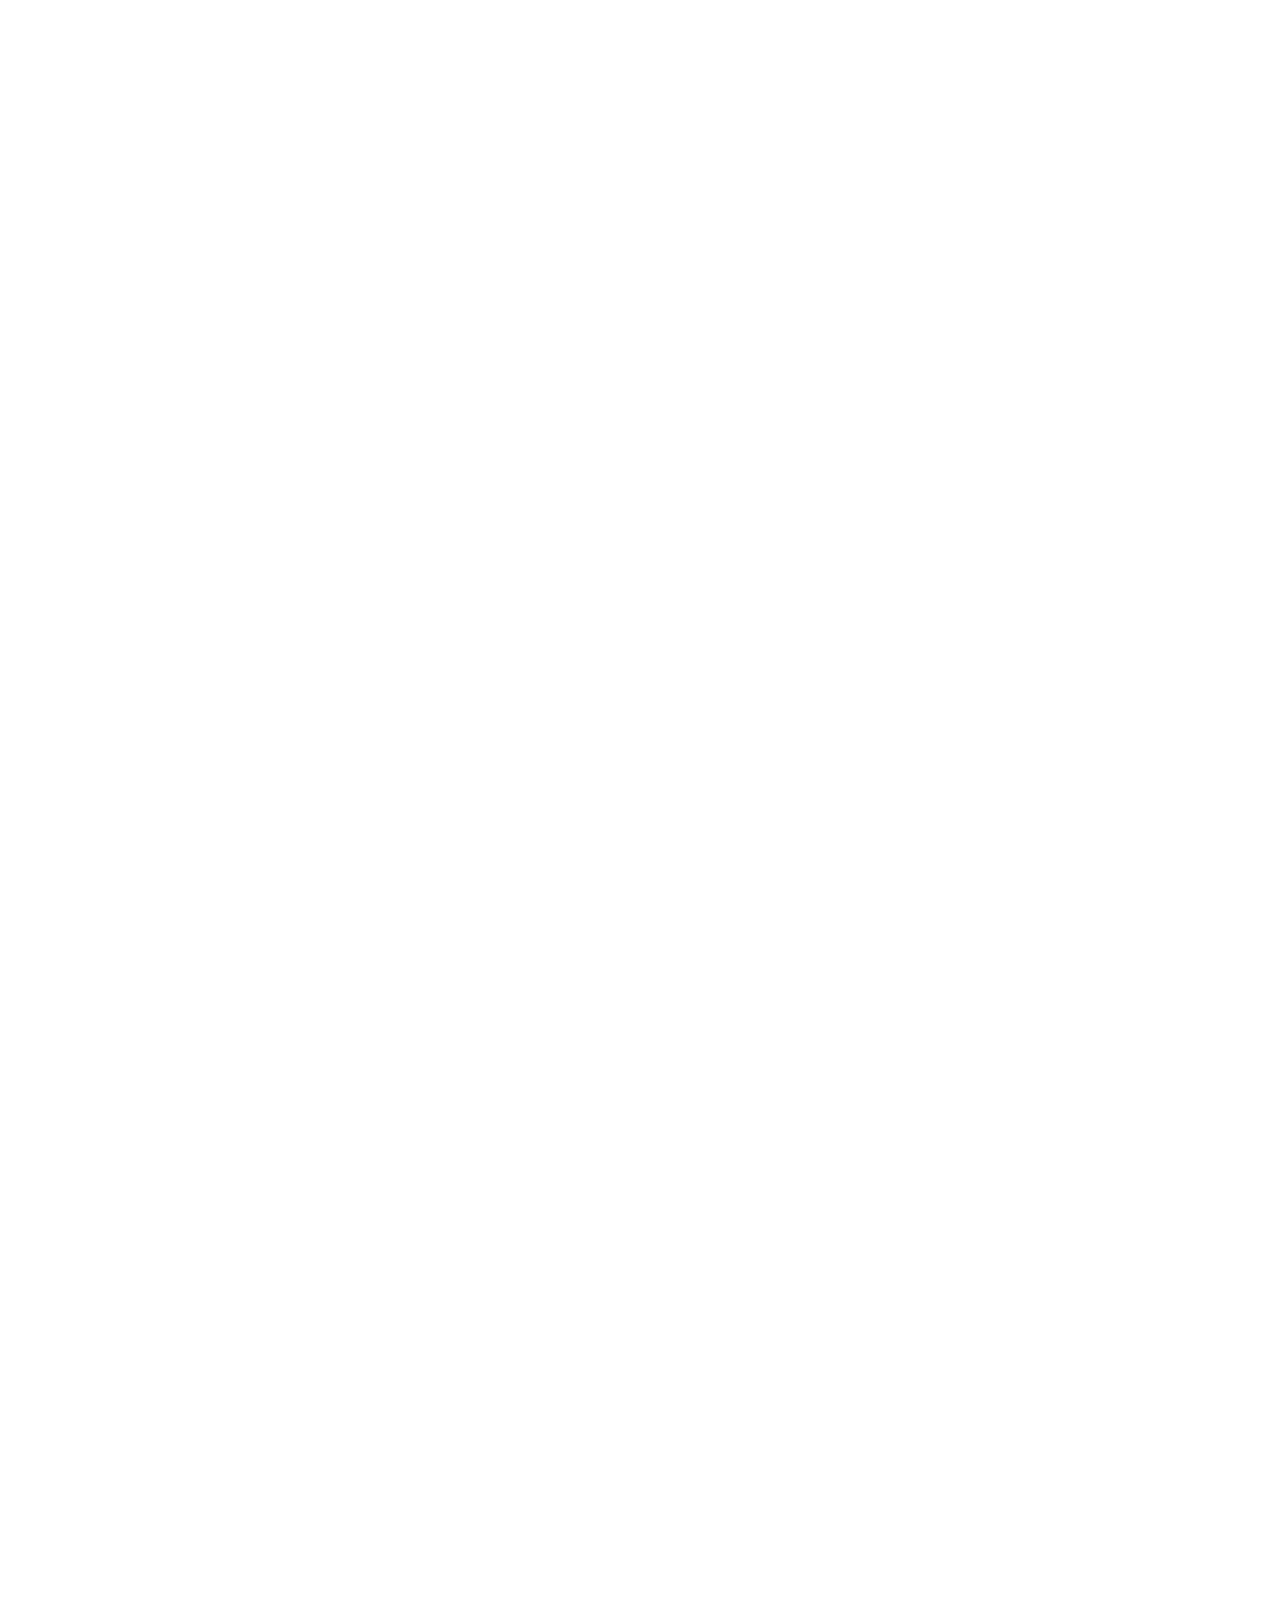
==== index.html @ ac3825e4 "Create landing page HTML structure" ====
<!DOCTYPE html>
<html lang="en">
<head>
    <meta charset="UTF-8">
    <meta name="viewport" content="width=device-width, initial-scale=1.0">
    <title>FarmConnect</title>
        <link rel="stylesheet" href="css/style.css">
</head>
<body>
      <!-- HEADER -->
    <header>
        <nav class="navbar container">

        </nav>
    </header>

    <main>

        <!-- HERO -->
        <section id="home" class="hero">
                <div class="container">


        </section>

        <!-- BENEFITS -->
        <section id="benefits">
    <div class="container">

        </section>

        <!-- STATISTICS -->
        <section id="statistics">
        <div class="container">


        </section>

        <!-- ABOUT -->
        <section id="about">
        <div class="container">


        </section>

        <!-- HOW IT WORKS -->
        <section id="how-it-works">
                <div class="container">


        </section>

        <!-- PACKAGE -->
        <section id="packages">
    <div class="container">

        </section>

        <!-- NEWSLETTER -->
        <section id="newsletter">
    <div class="container">

        </section>

    </main>

    <!-- FOOTER -->
    <footer id="contact">
<div class="container">

    </footer>

</body>
</html>
---- css/style.css ----
/* FarmConnect Design System  */
@import url('https://fonts.googleapis.com/css2?family=Poppins:wght@300;400;500;600;700;800&display=swap');
*{
    margin:0;padding:0;box-sizing:border-box;
}
    html{
        scroll-behavior:smooth;
    }
    body{
        font-family:'Poppins',sans-serif;
        font-size:16px;
        line-height:1.6;color:#333;
        background:#fff;
        overflow-x:hidden;
    }
    img{
        max-width:100%;display:block;
    }
    a{
        text-decoration:none;color:inherit;
    }
    ul,ol
    {
        list-style:none;
    }
    button,input,textarea,select{
        font:inherit;
    }
    button
    {
        border:none;background:none;cursor:pointer;
    }
:root{
    --primary:#008000;
    --primary-hover:#007300;
    --primary-dark:#006000;
    --secondary:#E6F2E6;
    --white:#fff;
    --black:#000;
    --gray:#C4C4C4;
    --text:#333;
    --font-family:'Poppins',sans-serif;
    --fs-xs:.75rem;
    --fs-sm:.875rem;
    --fs-base:1rem;
    --fs-md:1.125rem;
    --fs-lg:1.5rem;
    --fs-xl:2rem;
    --fs-2xl:2.5rem;
    --fs-3xl:3rem;
    --fw-light:300;
    --fw-regular:400;
    --fw-medium:500;
    --fw-semibold:600;
    --fw-bold:700;
    --fw-black:800;
    --space-4:1rem;
    --space-5:1.5rem;
    --radius-sm:8px;
    --radius-md:12px;
    --radius-lg:20px;
    --shadow-sm:0 2px 8px rgba(0,0,0,.08);
    --container-width:1200px;
    --transition:.3s ease;
}
h1,h2,h3,h4,h5,h6{
    color:var(--text);line-height:1.2;
    font-weight:700;
    line-height:1.2;
}
h1{
    font-size:var(--fs-3xl);
}
h2{
    font-size:var(--fs-2xl);
}
h3{
    font-size:var(--fs-xl);
}
p{
    color:var(--text-light);
    line-height:1.8
}
.container{
    width:min(90%,var(--container-width));margin:auto;
}
section{
    padding:5rem 0;
}
.flex{
    display:flex
}
.flex-center{
    display:flex;
    justify-content:center;
    align-items:center
}
.flex-between{
    display:flex;
    justify-content:space-between;
    align-items:center
}
.grid{
    display:grid
}
.grid-2{
    display:grid;
    grid-template-columns:repeat(2,1fr);
    gap:2rem
}
.grid-3{
    display:grid;
    grid-template-columns:repeat(3,1fr);
    gap:2rem
}
.grid-4{
    display:grid;
    grid-template-columns:repeat(4,1fr);
    gap:2rem
}
.text-center{
    text-align:center
}
.btn{
    display:inline-flex;
    justify-content:center;
    align-items:center;
    height:48px;
    padding:0 24px;
    border-radius:var(--radius-sm);
    transition:var(--transition);
}
.btn-primary{
    background:var(--primary);color:#fff;
}
.btn-primary:hover{
    background:var(--primary-hover);
}
.btn-outline{
    border:1px solid var(--primary);
    color:var(--primary);
}
.btn-outline:hover{
    background:var(--secondary);
}
.card{
    background:#fff;
    padding:1.5rem;
    border-radius:var(--radius-md);
    box-shadow:var(--shadow-sm);
}
input,textarea,select{
    width:100%;
    padding:14px 16px;
    border:1px solid var(--gray);
    border-radius:var(--radius-sm);
}
input:focus,textarea:focus,select:focus{
    outline:none;
    border-color:var(--primary);
    box-shadow:0 0 0 3px rgba(0,128,0,.15)
}
.navbar{
    height:80px;
    display:flex;
    justify-content:space-between;
    align-items:center;
}
.logo{
    font-size:1.8rem;
    font-weight:700;color:var(--primary);
}
.hero{
    display:grid;
    grid-template-columns:repeat(2,1fr);
    gap:3rem;
    align-items:center;
    min-height:80vh;}
.footer{
    background:#000;
    color:#fff;
    padding:4rem 0;
}
@media(max-width:992px){
    .hero{
        grid-template-columns:1fr;
    }
    h1{
        font-size:2.5rem;
    }
}
@media(max-width:768px){
    section{
        padding:4rem 0;
    }
    .container{
        width:94%;
    }
    h1{
        font-size:2rem;
    }
    .btn{
        width:100%;
    }
}
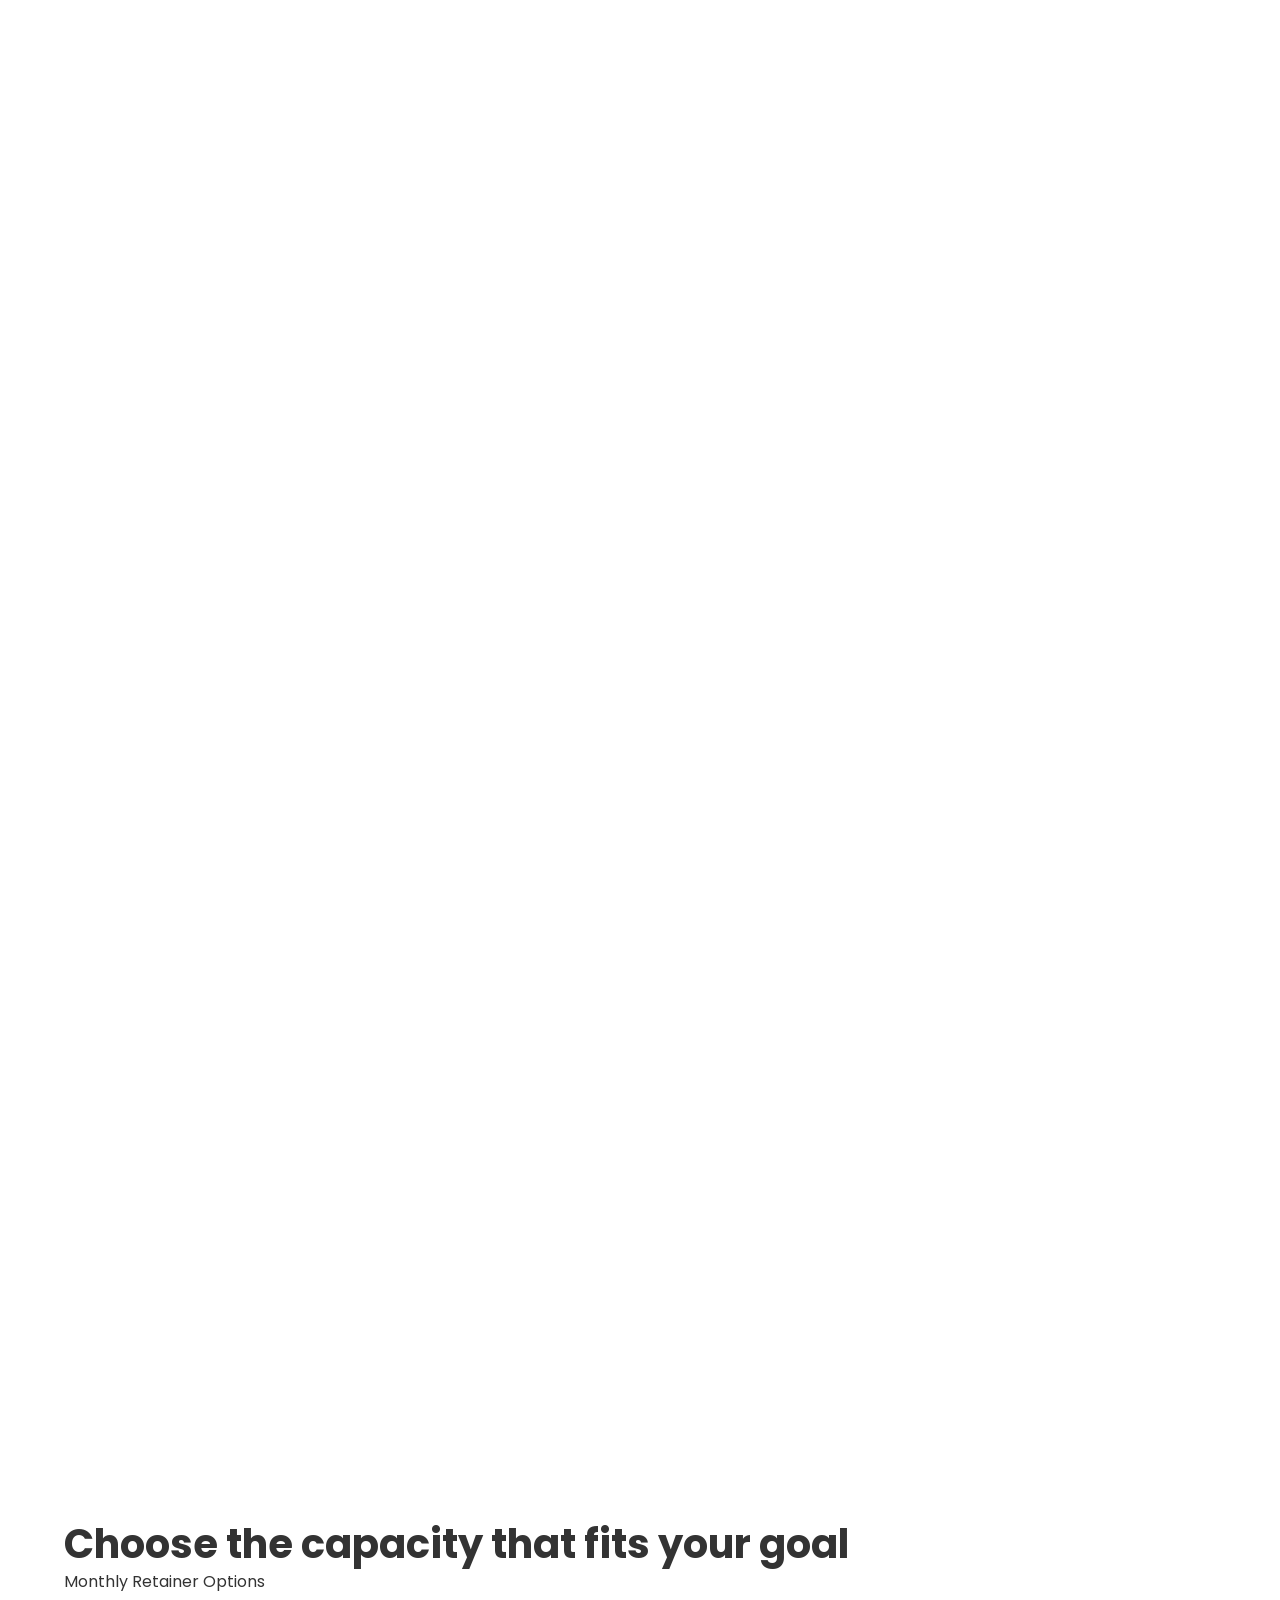
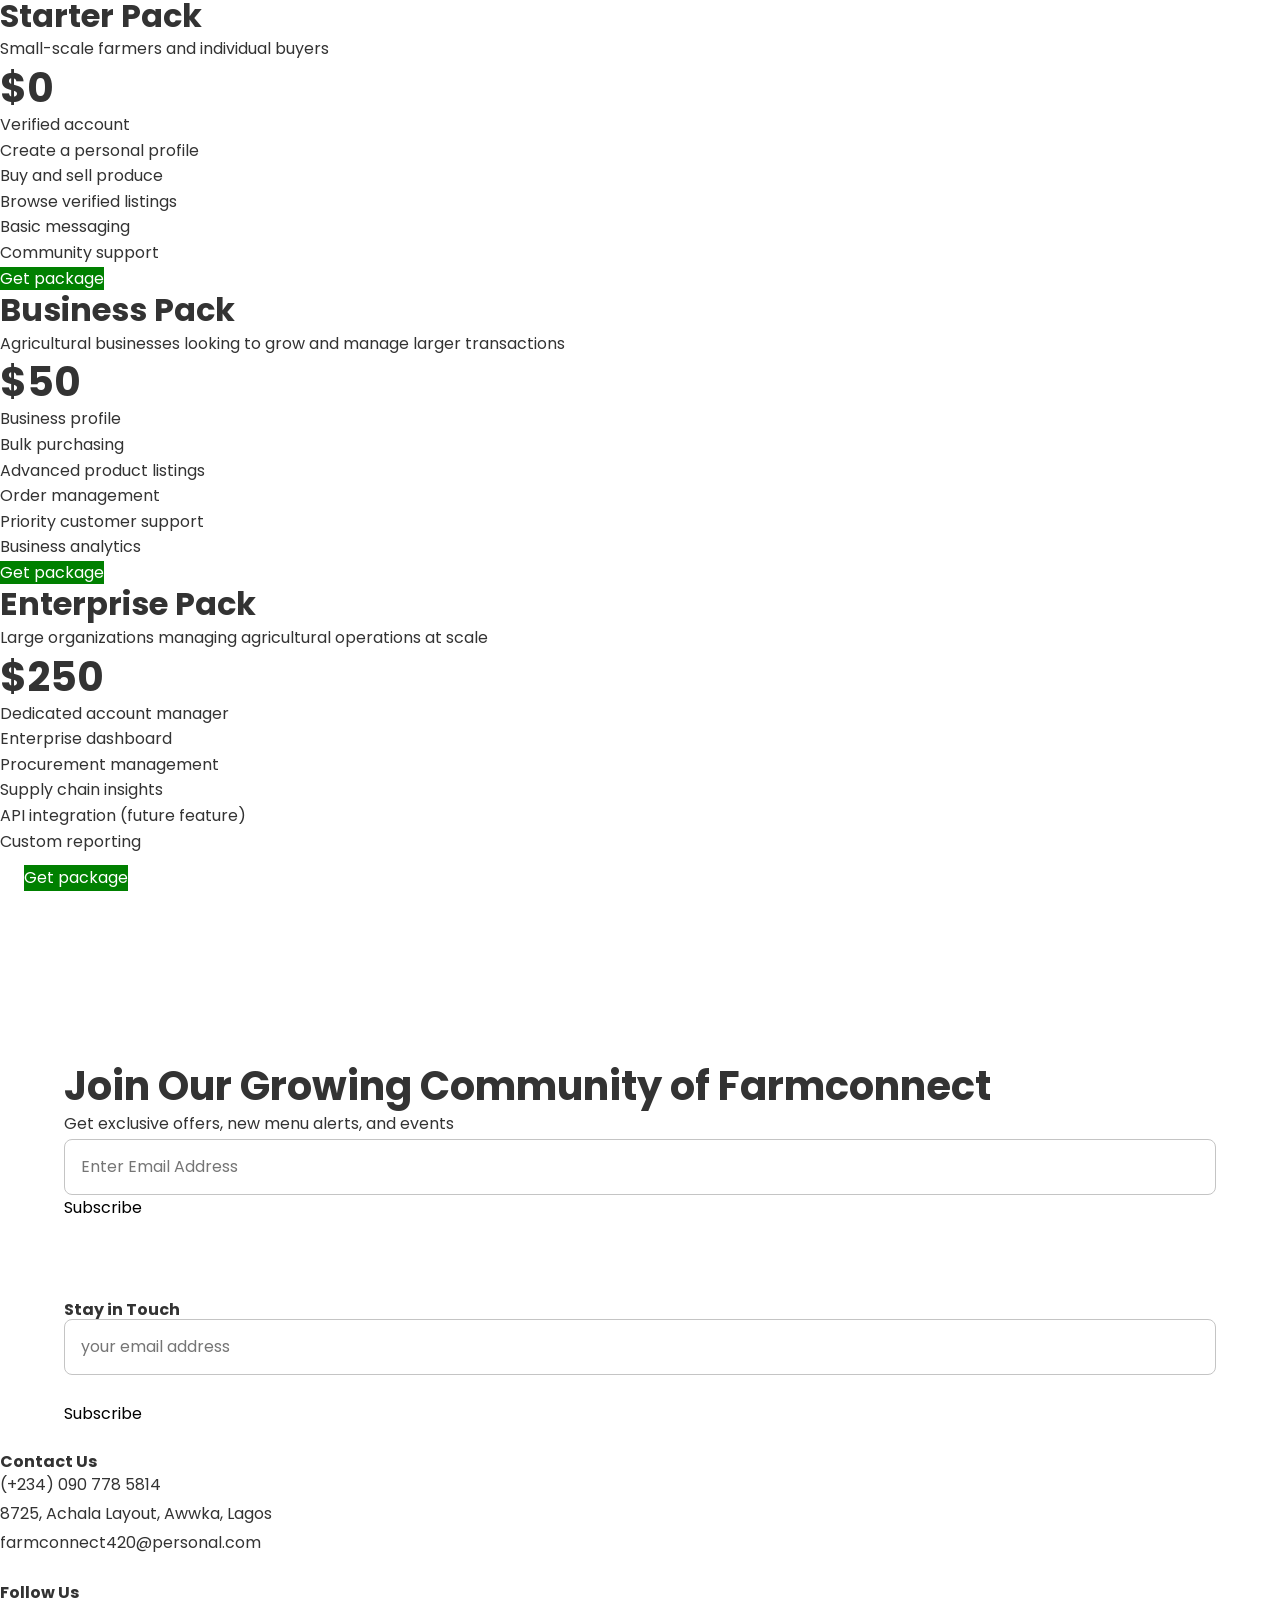
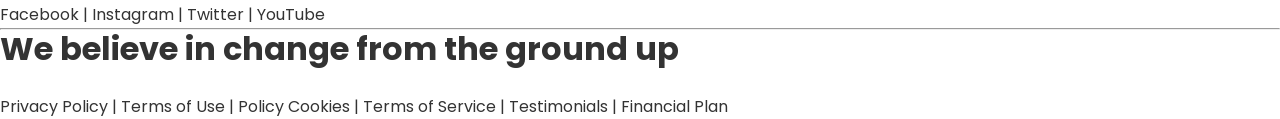
==== commit 0f0aced2: "Did my task, but haven't added CSS" ====
--- a/index.html
+++ b/index.html
@@ -52,14 +52,73 @@
 
         <!-- PACKAGE -->
         <section id="packages">
-    <div class="container">
-
+            <div class="container">
+                <h2>Choose the capacity that fits your goal</h2>
+                <p>Monthly Retainer Options</p>
+            </div>
+ 
+            <div class="packages">
+                <!-- Starter Pack -->
+                <div>
+                    <h3>Starter Pack</h3>
+                    <p>Small-scale farmers and individual buyers</p>
+                    <h2>$0</h2>
+                    <ul>
+                        <li>Verified account</li>
+                        <li>Create a personal profile</li>
+                        <li>Buy and sell produce</li>
+                        <li>Browse verified listings</li>
+                        <li>Basic messaging</li>
+                        <li>Community support</li>
+                    </ul>
+                    <a href="#" class="btn-primary">Get package</a>
+                </div>  
+        
+                <!-- Business Pack -->
+                <div>
+                    <h3>Business Pack</h3>
+                    <p>Agricultural businesses looking to grow and manage larger transactions</p>
+                    <h2>$50</h2>
+                    <ul>
+                        <li>Business profile</li>
+                        <li>Bulk purchasing</li>
+                        <li>Advanced product listings</li>
+                        <li>Order management</li>
+                        <li>Priority customer support</li>
+                        <li>Business analytics</li>
+                    </ul>
+                    <a href="#" class="btn-primary">Get package</a>
+                </div>
+                
+                <!-- Enterprise Pack -->
+                <div>
+                    <h3>Enterprise Pack</h3>
+                    <p>Large organizations managing agricultural operations at scale</p>
+                    <h2>$250</h2>
+                    <ul>
+                        <li>Dedicated account manager</li>
+                        <li>Enterprise dashboard</li>
+                        <li>Procurement management</li>
+                        <li>Supply chain insights</li>
+                        <li>API integration (future feature)</li>
+                        <li>Custom reporting</li>
+                    </ul>
+                    <a href="#" class="btn">
+                        <div class="btn-primary">Get package</div>
+                    </a>
+                </div>
+            </div>
         </section>
 
         <!-- NEWSLETTER -->
         <section id="newsletter">
-    <div class="container">
-
+            <div class="container">
+            <h2>Join Our Growing Community of Farmconnect</h2>
+            <p>Get exclusive offers, new menu alerts, and events</p>
+            <form>
+            <input type="email" placeholder="Enter Email Address">
+            <button type="submit">Subscribe</button>
+            </form>
         </section>
 
     </main>
@@ -67,7 +126,46 @@
     <!-- FOOTER -->
     <footer id="contact">
 <div class="container">
-
+    <h4>Stay in Touch</h4>
+      <form>
+        <input type="email" placeholder="your email address">
+        <br><br>
+        <button type="submit">Subscribe</button>
+      </form>
+    </div>
+ 
+    <br>
+ 
+    <div>
+      <h4>Contact Us</h4>
+      <p>(+234) 090 778 5814</p>
+      <p>8725, Achala Layout, Awwka, Lagos</p>
+      <p>farmconnect420@personal.com</p>
+    </div>
+ 
+    <br>
+ 
+    <div>
+      <h4>Follow Us</h4>
+      <a href="#">Facebook</a> |
+      <a href="#">Instagram</a> |
+      <a href="#">Twitter</a> |
+      <a href="#">YouTube</a>
+    </div>
+ 
+    <hr>
+ 
+    <h3>We believe in change from the ground up</h3>
+ 
+    <br>
+ 
+    <a href="#">Privacy Policy</a> |
+    <a href="#">Terms of Use</a> |
+    <a href="#">Policy Cookies</a> |
+    <a href="#">Terms of Service</a> |
+    <a href="#">Testimonials</a> |
+    <a href="#">Financial Plan</a>
+ 
     </footer>
 
 </body>
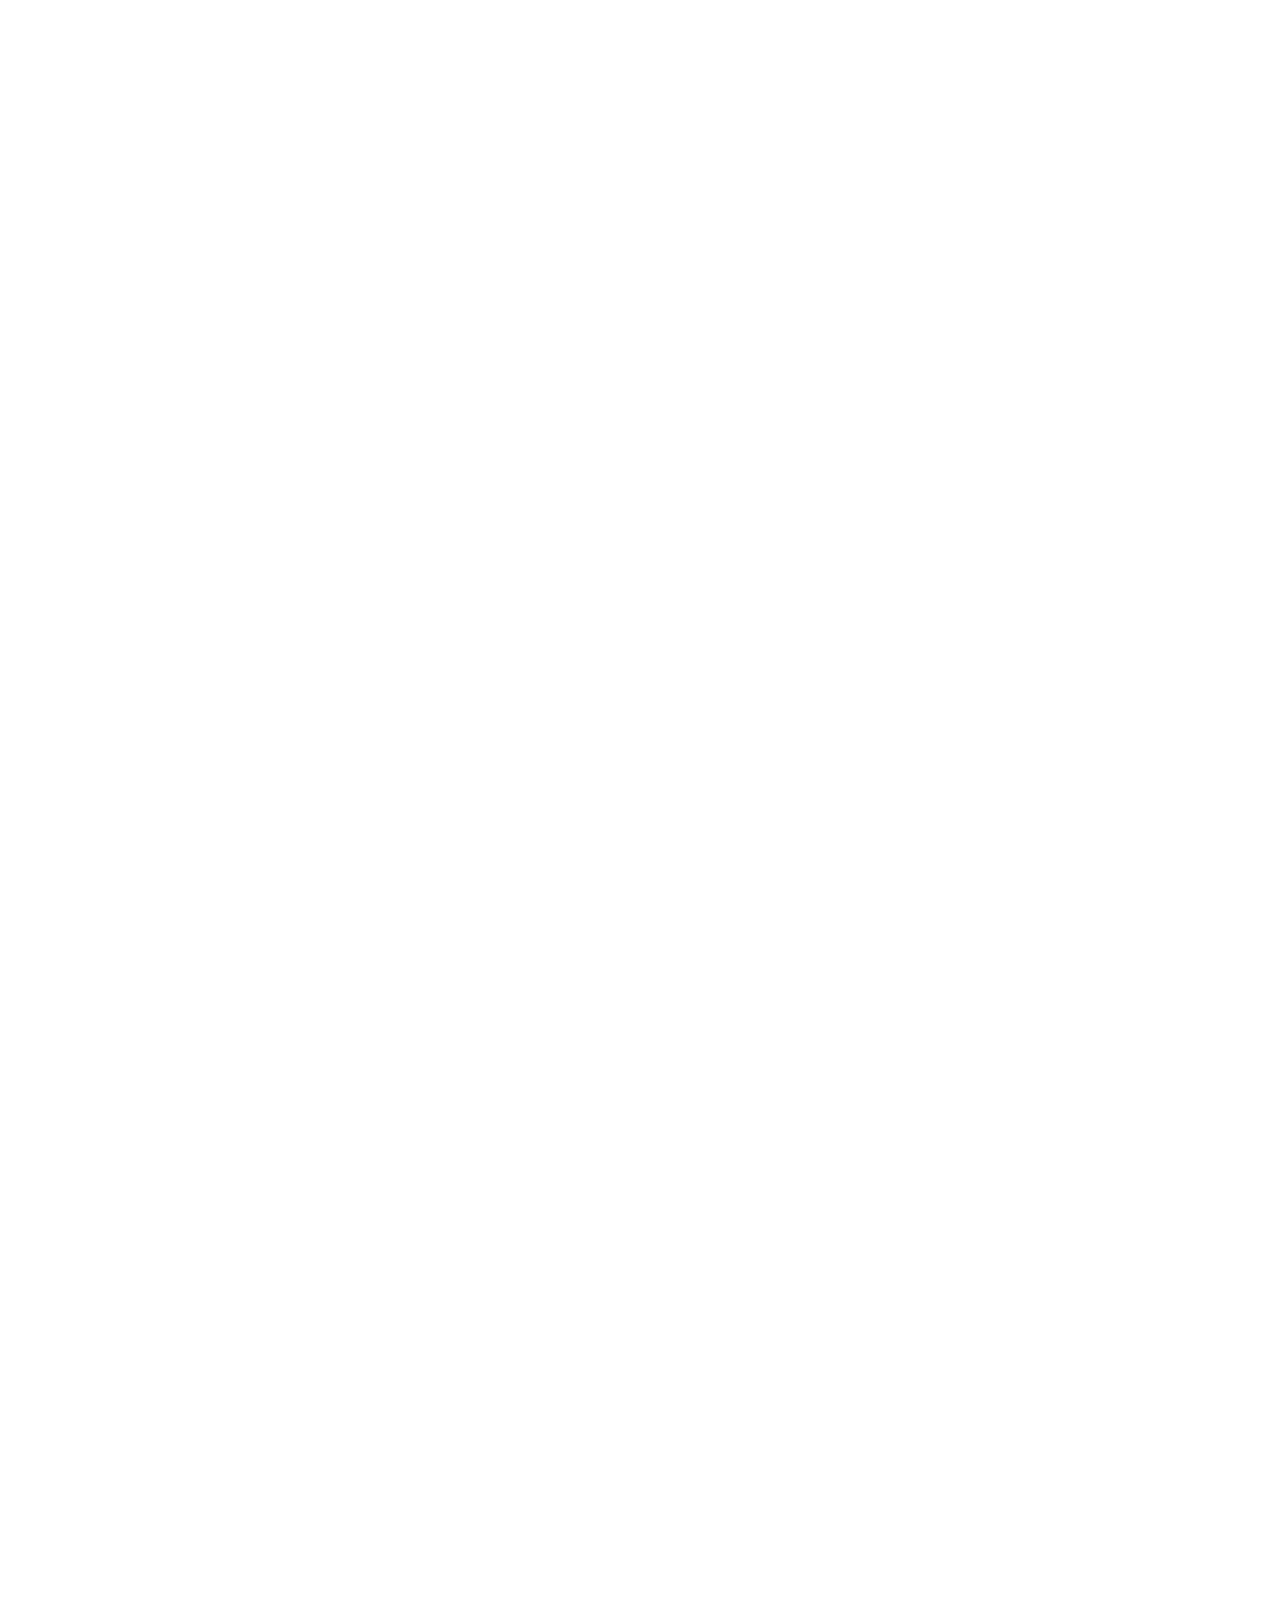
==== commit d5304d3c: "Merge branch 'main' of https://github.com/Chizzy590/FarmConnect" ====
--- a/index.html
+++ b/index.html
@@ -52,73 +52,14 @@
 
         <!-- PACKAGE -->
         <section id="packages">
-            <div class="container">
-                <h2>Choose the capacity that fits your goal</h2>
-                <p>Monthly Retainer Options</p>
-            </div>
- 
-            <div class="packages">
-                <!-- Starter Pack -->
-                <div>
-                    <h3>Starter Pack</h3>
-                    <p>Small-scale farmers and individual buyers</p>
-                    <h2>$0</h2>
-                    <ul>
-                        <li>Verified account</li>
-                        <li>Create a personal profile</li>
-                        <li>Buy and sell produce</li>
-                        <li>Browse verified listings</li>
-                        <li>Basic messaging</li>
-                        <li>Community support</li>
-                    </ul>
-                    <a href="#" class="btn-primary">Get package</a>
-                </div>  
-        
-                <!-- Business Pack -->
-                <div>
-                    <h3>Business Pack</h3>
-                    <p>Agricultural businesses looking to grow and manage larger transactions</p>
-                    <h2>$50</h2>
-                    <ul>
-                        <li>Business profile</li>
-                        <li>Bulk purchasing</li>
-                        <li>Advanced product listings</li>
-                        <li>Order management</li>
-                        <li>Priority customer support</li>
-                        <li>Business analytics</li>
-                    </ul>
-                    <a href="#" class="btn-primary">Get package</a>
-                </div>
-                
-                <!-- Enterprise Pack -->
-                <div>
-                    <h3>Enterprise Pack</h3>
-                    <p>Large organizations managing agricultural operations at scale</p>
-                    <h2>$250</h2>
-                    <ul>
-                        <li>Dedicated account manager</li>
-                        <li>Enterprise dashboard</li>
-                        <li>Procurement management</li>
-                        <li>Supply chain insights</li>
-                        <li>API integration (future feature)</li>
-                        <li>Custom reporting</li>
-                    </ul>
-                    <a href="#" class="btn">
-                        <div class="btn-primary">Get package</div>
-                    </a>
-                </div>
-            </div>
+    <div class="container">
+
         </section>
 
         <!-- NEWSLETTER -->
         <section id="newsletter">
-            <div class="container">
-            <h2>Join Our Growing Community of Farmconnect</h2>
-            <p>Get exclusive offers, new menu alerts, and events</p>
-            <form>
-            <input type="email" placeholder="Enter Email Address">
-            <button type="submit">Subscribe</button>
-            </form>
+    <div class="container">
+
         </section>
 
     </main>
@@ -126,46 +67,7 @@
     <!-- FOOTER -->
     <footer id="contact">
 <div class="container">
-    <h4>Stay in Touch</h4>
-      <form>
-        <input type="email" placeholder="your email address">
-        <br><br>
-        <button type="submit">Subscribe</button>
-      </form>
-    </div>
- 
-    <br>
- 
-    <div>
-      <h4>Contact Us</h4>
-      <p>(+234) 090 778 5814</p>
-      <p>8725, Achala Layout, Awwka, Lagos</p>
-      <p>farmconnect420@personal.com</p>
-    </div>
- 
-    <br>
- 
-    <div>
-      <h4>Follow Us</h4>
-      <a href="#">Facebook</a> |
-      <a href="#">Instagram</a> |
-      <a href="#">Twitter</a> |
-      <a href="#">YouTube</a>
-    </div>
- 
-    <hr>
- 
-    <h3>We believe in change from the ground up</h3>
- 
-    <br>
- 
-    <a href="#">Privacy Policy</a> |
-    <a href="#">Terms of Use</a> |
-    <a href="#">Policy Cookies</a> |
-    <a href="#">Terms of Service</a> |
-    <a href="#">Testimonials</a> |
-    <a href="#">Financial Plan</a>
- 
+
     </footer>
 
 </body>
--- a/css/style.css
+++ b/css/style.css
@@ -121,27 +121,47 @@
 .text-center{
     text-align:center
 }
-.btn{
-    display:inline-flex;
-    justify-content:center;
-    align-items:center;
-    height:48px;
-    padding:0 24px;
-    border-radius:var(--radius-sm);
-    transition:var(--transition);
-}
-.btn-primary{
-    background:var(--primary);color:#fff;
-}
-.btn-primary:hover{
-    background:var(--primary-hover);
-}
-.btn-outline{
-    border:1px solid var(--primary);
-    color:var(--primary);
-}
-.btn-outline:hover{
-    background:var(--secondary);
+.btn {
+    display: inline-flex;
+    align-items: center;
+    justify-content: center;
+    padding: 12px 28px;
+    font-family: var(--font-family);
+    font-size: 14px;
+    font-weight: 600;
+    text-decoration: none;
+    cursor: pointer;
+    border: 2px solid transparent;
+    border-radius: 6px;
+    transition: var(--transition);
+}
+
+.btn-green {
+    background-color: var(--primary);
+    color: var(--white);
+    border-color: var(--primary);
+}
+
+.btn-green:hover {
+    background-color: var(--primary-hover);
+    border-color: var(--primary-hover);
+}
+
+.btn-outline {
+    background-color: transparent;
+    color: var(--primary);
+    border-color: var(--primary);
+}
+
+.btn-outline:hover {
+    background-color: var(--primary);
+    color: var(--white);
+}
+
+.btn-full {
+    display: flex;
+    width: 100%;
+    text-align: center;
 }
 .card{
     background:#fff;
@@ -202,4 +222,223 @@
     .btn{
         width:100%;
     }
+}
+
+
+
+/* ==========================
+   AUTH LAYOUT
+========================== */
+
+.auth-container{
+    display: flex;
+    min-height: 100vh;
+    align-items: stretch;
+    gap:0;
+}
+
+.image-side{
+    flex: 0 0 25%;      
+    overflow: hidden;
+}
+
+.image-side img{
+    width: 100%;
+    height: 100%;
+    object-fit: cover;
+    object-position: center;
+}
+
+.form-side{
+    flex: 1;            
+    padding: 40px 70px;
+    background: #fff;
+    justify-content:flex-start;
+}
+
+/* ==========================
+   TOP NAVIGATION
+========================== */
+
+.top-nav{
+    display:flex;
+    justify-content:space-between;
+    align-items:center;
+    margin-bottom: 55px;
+}
+
+.logo{
+    display:flex;
+    align-items:center;
+    gap:.6rem;
+    font-size:2.2rem;
+    font-weight:700;
+    color:var(--primary);
+}
+
+.logo i{
+    font-size:2rem;
+}
+
+.login-link{
+    display:flex;
+    align-items:center;
+    gap:1rem;
+    font-size:1.1rem;
+}
+
+.login-link .btn{
+    width:160px;
+}
+
+/* ==========================
+   AUTH CARD
+========================== */
+
+.auth-content{
+    flex:1;
+    display:flex;
+    justify-content:center;
+    align-items:center;
+}
+
+.auth-card{
+    width:100%;
+    max-width: 620px;
+    border:1px solid #e5e5e5;
+    border-radius:32px;
+    padding:2.5rem;
+    background:#fff;
+    box-shadow:none;
+
+}
+
+.avatar{
+    width:72px;
+    height:72px;
+    margin:0 auto 1.5rem;
+    border-radius:50%;
+    background:#d9d9d9;
+    display:flex;
+    justify-content:center;
+    align-items:center;
+    color:#777;
+    font-size:1.8rem;
+}
+
+.auth-card h1{
+    font-size: 3.2rem;
+    font-weight: 700;
+}
+
+.subtitle{
+    text-align:center;
+    color:#777;
+    margin-bottom:2rem;
+    max-width: 430px;
+    margin: 0 auto 2rem;
+    line-height: 1.5;
+
+}
+
+/* ==========================
+   FORM
+========================== */
+
+.form-group{
+    margin-bottom:1.8rem;
+}
+
+.form-group label{
+    display:block;
+    margin-bottom:.5rem;
+    font-weight:600;
+}
+
+.password-header{
+    display:flex;
+    justify-content:space-between;
+    align-items:center;
+    margin-bottom:.5rem;
+}
+
+.hide-password{
+    display:flex;
+    align-items:center;
+    gap:.4rem;
+    color:#777;
+    font-size:.9rem;
+}
+
+.login-btn{
+    width:100%;
+    height:55px;
+    font-weight:600;
+    font-size:1rem;
+    border-radius:16px;
+}
+
+/* Checkbox */
+
+.checkbox-label{
+    display:flex;
+    align-items:flex-start;
+    gap:10px;
+    font-weight:500;
+}
+
+.checkbox-label input{
+    width:auto;
+    margin-top:5px;
+}
+
+/* ==========================
+   DIVIDER
+========================== */
+
+.divider{
+    display:flex;
+    align-items:center;
+    margin:2rem 0;
+    color:#777;
+}
+
+.divider::before,
+.divider::after{
+    content:"";
+    flex:1;
+    height:1px;
+    background:#ddd;
+}
+
+.divider span{
+    padding:0 1rem;
+    font-weight:500;
+}
+
+/* ==========================
+   SOCIAL BUTTONS
+========================== */
+
+.social-btn{
+    width:100%;
+    height:60px;
+    border:1px solid #cfcfcf;
+    border-radius:16px;
+    background:#fff;
+    display:flex;
+    justify-content:center;
+    align-items:center;
+    gap:12px;
+    font-size:1.1rem;
+    margin-bottom:1rem;
+    transition:.3s;
+}
+
+.social-btn:hover{
+    background:#f7f7f7;
+}
+
+.social-btn i{
+    font-size:1.4rem;
 }
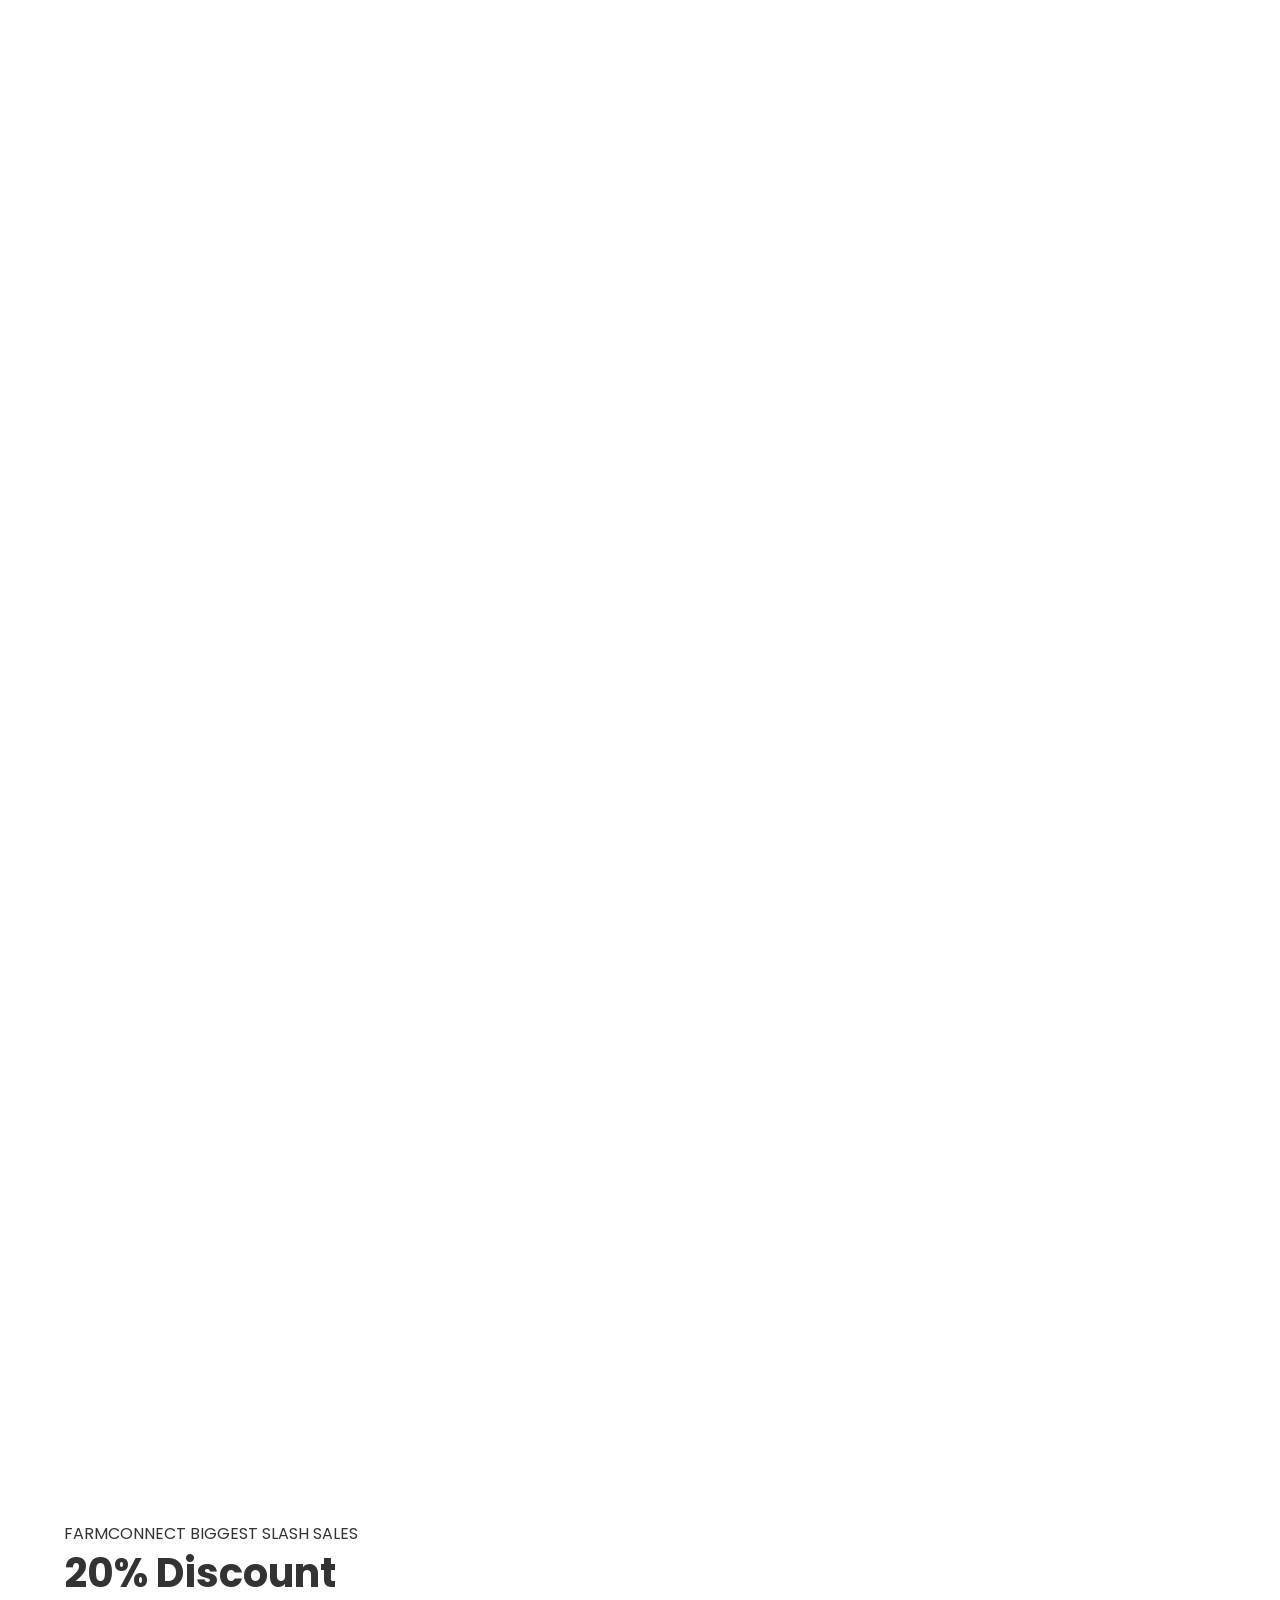
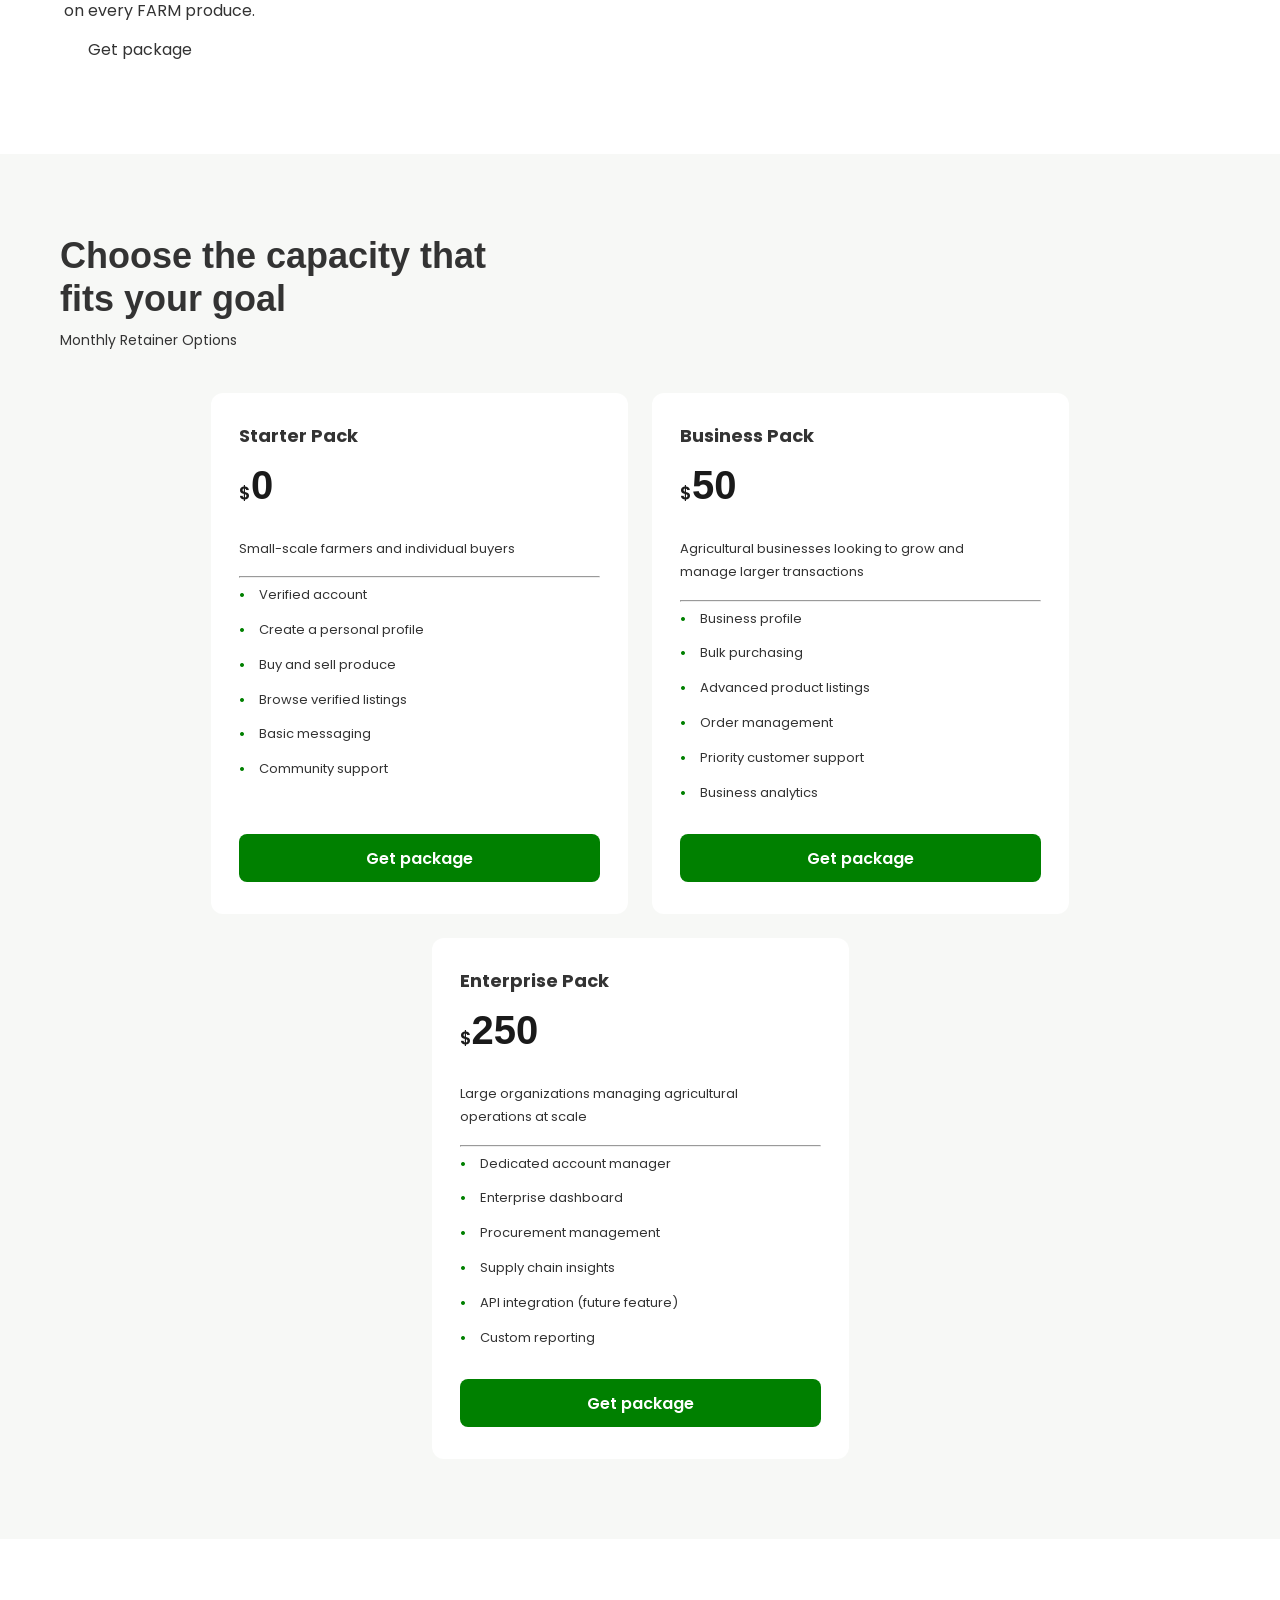
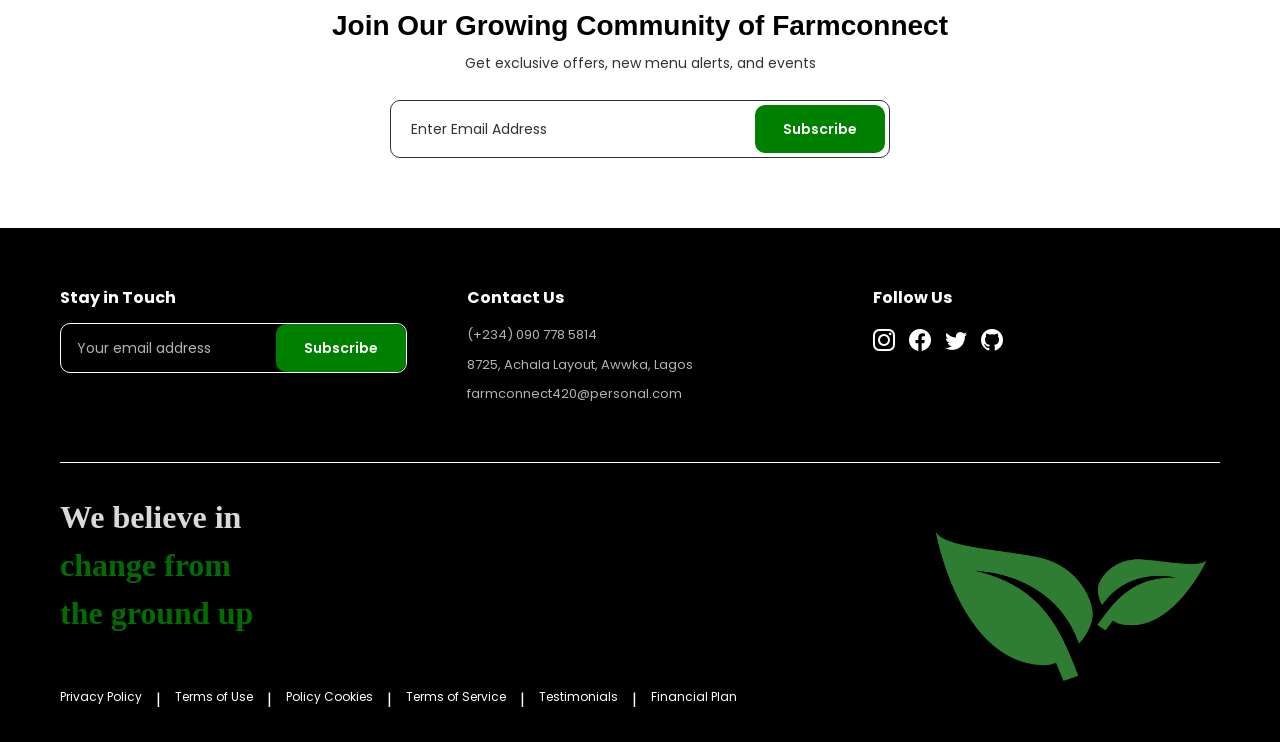
==== commit 1bd7b8bd: "please just work" ====
--- a/index.html
+++ b/index.html
@@ -5,6 +5,7 @@
     <meta name="viewport" content="width=device-width, initial-scale=1.0">
     <title>FarmConnect</title>
         <link rel="stylesheet" href="css/style.css">
+        <link rel="stylesheet" href="https://cdn.jsdelivr.net/npm/bootstrap-icons@1.13.1/font/bootstrap-icons.min.css">
 </head>
 <body>
       <!-- HEADER -->
@@ -49,26 +50,133 @@
 
 
         </section>
+        <!-- DISCOUNT -->
+        <section id="discount">
+                <div class="container">
+                    <p class="discount-eyebrow">FARMCONNECT BIGGEST SLASH SALES</p>
+                    <h2 class="discount-number">20% Discount</h2>
+                    <p>on every FARM produce.</p>
+                    <div class="hero-buttons">
+                        <a href="#" class="btn btn-green">Get package</a>
+                    </div>
+
+                </div>
+
+        </section>
 
         <!-- PACKAGE -->
         <section id="packages">
-    <div class="container">
-
-        </section>
+    <h2>Choose the capacity that<br>fits your goal</h2>
+    <p class="packages-sub">Monthly Retainer Options</p>
+    <div class="packages-grid">
+ 
+      <div class="package-card">
+        <h4>Starter Pack</h4>
+        <div class="package-price">$<span>0</span></div>
+        <p class="package-desc">Small-scale farmers and individual buyers</p>
+        <hr>
+        <ul class="package-features">
+          <li>Verified account</li>
+          <li>Create a personal profile</li>
+          <li>Buy and sell produce</li>
+          <li>Browse verified listings</li>
+          <li>Basic messaging</li>
+          <li>Community support</li>
+        </ul>
+        <a href="#" class="btn btn-green btn-full">Get package</a>
+      </div>
+ 
+      <div class="package-card featured">
+        <h4>Business Pack</h4>
+        <div class="package-price">$<span>50</span></div>
+        <p class="package-desc">Agricultural businesses looking to grow and manage larger transactions</p>
+        <hr>
+        <ul class="package-features">
+          <li>Business profile</li>
+          <li>Bulk purchasing</li>
+          <li>Advanced product listings</li>
+          <li>Order management</li>
+          <li>Priority customer support</li>
+          <li>Business analytics</li>
+        </ul>
+        <a href="#" class="btn btn-green btn-full">Get package</a>
+      </div>
+ 
+      <div class="package-card">
+        <h4>Enterprise Pack</h4>
+        <div class="package-price">$<span>250</span></div>
+        <p class="package-desc">Large organizations managing agricultural operations at scale</p>
+        <hr>
+        <ul class="package-features">
+          <li>Dedicated account manager</li>
+          <li>Enterprise dashboard</li>
+          <li>Procurement management</li>
+          <li>Supply chain insights</li>
+          <li>API integration (future feature)</li>
+          <li>Custom reporting</li>
+        </ul>
+        <a href="#" class="btn btn-green btn-full">Get package</a>
+      </div>
+ 
+    </div>
+  </section>
 
         <!-- NEWSLETTER -->
         <section id="newsletter">
-    <div class="container">
-
+            <h2>Join Our Growing Community of Farmconnect</h2>
+            <p>Get exclusive offers, new menu alerts, and events</p>
+            <div class="newsletter-form">
+                <input type="email" placeholder="Enter Email Address" />
+                <button class="btn btn-green">Subscribe</button>
+            </div>
         </section>
 
     </main>
 
     <!-- FOOTER -->
     <footer id="contact">
-<div class="container">
-
-    </footer>
+    <div class="footer-grid">
+      <div class="footer-col">
+        <h4>Stay in Touch</h4>
+        <div class="footer-form">
+          <input type="email" placeholder="Your email address" />
+          <button class="btn btn-green">Subscribe</button>
+        </div>
+      </div>
+      <div class="footer-col">
+        <h4>Contact Us</h4>
+        <p>(+234) 090 778 5814</p>
+        <p>8725, Achala Layout, Awwka, Lagos</p>
+        <p>farmconnect420@personal.com</p>
+      </div>
+      <div class="footer-col">
+        <h4>Follow Us</h4>
+        <div class="social-icons">
+            <i class="bi bi-instagram"></i>
+            <i class="bi bi-facebook"></i>
+            <i class="bi bi-twitter"></i>
+            <i class="bi bi-github"></i>
+        </div>
+      </div>
+    </div>
+    <div class="footer-tagline">
+        <div class="footer-tagline-text">
+            <h3>We believe in<br> 
+            <span>change from</span><br>
+            <span>the ground up</span>
+            </h3>
+            <div class="footer-bottom-links">
+                <a href="#">Privacy Policy</a> |
+                <a href="#">Terms of Use</a> |
+                <a href="#">Policy Cookies</a> |
+                <a href="#">Terms of Service</a> |
+                <a href="#">Testimonials</a> |
+                <a href="#">Financial Plan</a>
+            </div>
+        </div>
+        <img src="images/Leaf Logo.png" alt="Leaf Logo">
+    </div>
+  </footer>
 
 </body>
 </html>
--- a/css/style.css
+++ b/css/style.css
@@ -1,4 +1,7 @@
 /* FarmConnect Design System  */
+@import url("footer.css");
+@import url("newsletter.css");
+@import url("packages.css");
 @import url('https://fonts.googleapis.com/css2?family=Poppins:wght@300;400;500;600;700;800&display=swap');
 *{
     margin:0;padding:0;box-sizing:border-box;
@@ -32,7 +35,7 @@
     }
 :root{
     --primary:#008000;
-    --primary-hover:#007300;
+    --primary-hover:#002D00;
     --primary-dark:#006000;
     --secondary:#E6F2E6;
     --white:#fff;
@@ -121,47 +124,27 @@
 .text-center{
     text-align:center
 }
-.btn {
-    display: inline-flex;
-    align-items: center;
-    justify-content: center;
-    padding: 12px 28px;
-    font-family: var(--font-family);
-    font-size: 14px;
-    font-weight: 600;
-    text-decoration: none;
-    cursor: pointer;
-    border: 2px solid transparent;
-    border-radius: 6px;
-    transition: var(--transition);
-}
-
-.btn-green {
-    background-color: var(--primary);
-    color: var(--white);
-    border-color: var(--primary);
-}
-
-.btn-green:hover {
-    background-color: var(--primary-hover);
-    border-color: var(--primary-hover);
-}
-
-.btn-outline {
-    background-color: transparent;
-    color: var(--primary);
-    border-color: var(--primary);
-}
-
-.btn-outline:hover {
-    background-color: var(--primary);
-    color: var(--white);
-}
-
-.btn-full {
-    display: flex;
-    width: 100%;
-    text-align: center;
+.btn{
+    display:inline-flex;
+    justify-content:center;
+    align-items:center;
+    height:48px;
+    padding:0 24px;
+    border-radius:var(--radius-sm);
+    transition:var(--transition);
+}
+.btn-primary{
+    background:var(--primary);color:#fff;
+}
+.btn-primary:hover{
+    background:var(--primary-hover);
+}
+.btn-outline{
+    border:1px solid var(--primary);
+    color:var(--primary);
+}
+.btn-outline:hover{
+    background:var(--secondary);
 }
 .card{
     background:#fff;
@@ -222,223 +205,4 @@
     .btn{
         width:100%;
     }
-}
-
-
-
-/* ==========================
-   AUTH LAYOUT
-========================== */
-
-.auth-container{
-    display: flex;
-    min-height: 100vh;
-    align-items: stretch;
-    gap:0;
-}
-
-.image-side{
-    flex: 0 0 25%;      
-    overflow: hidden;
-}
-
-.image-side img{
-    width: 100%;
-    height: 100%;
-    object-fit: cover;
-    object-position: center;
-}
-
-.form-side{
-    flex: 1;            
-    padding: 40px 70px;
-    background: #fff;
-    justify-content:flex-start;
-}
-
-/* ==========================
-   TOP NAVIGATION
-========================== */
-
-.top-nav{
-    display:flex;
-    justify-content:space-between;
-    align-items:center;
-    margin-bottom: 55px;
-}
-
-.logo{
-    display:flex;
-    align-items:center;
-    gap:.6rem;
-    font-size:2.2rem;
-    font-weight:700;
-    color:var(--primary);
-}
-
-.logo i{
-    font-size:2rem;
-}
-
-.login-link{
-    display:flex;
-    align-items:center;
-    gap:1rem;
-    font-size:1.1rem;
-}
-
-.login-link .btn{
-    width:160px;
-}
-
-/* ==========================
-   AUTH CARD
-========================== */
-
-.auth-content{
-    flex:1;
-    display:flex;
-    justify-content:center;
-    align-items:center;
-}
-
-.auth-card{
-    width:100%;
-    max-width: 620px;
-    border:1px solid #e5e5e5;
-    border-radius:32px;
-    padding:2.5rem;
-    background:#fff;
-    box-shadow:none;
-
-}
-
-.avatar{
-    width:72px;
-    height:72px;
-    margin:0 auto 1.5rem;
-    border-radius:50%;
-    background:#d9d9d9;
-    display:flex;
-    justify-content:center;
-    align-items:center;
-    color:#777;
-    font-size:1.8rem;
-}
-
-.auth-card h1{
-    font-size: 3.2rem;
-    font-weight: 700;
-}
-
-.subtitle{
-    text-align:center;
-    color:#777;
-    margin-bottom:2rem;
-    max-width: 430px;
-    margin: 0 auto 2rem;
-    line-height: 1.5;
-
-}
-
-/* ==========================
-   FORM
-========================== */
-
-.form-group{
-    margin-bottom:1.8rem;
-}
-
-.form-group label{
-    display:block;
-    margin-bottom:.5rem;
-    font-weight:600;
-}
-
-.password-header{
-    display:flex;
-    justify-content:space-between;
-    align-items:center;
-    margin-bottom:.5rem;
-}
-
-.hide-password{
-    display:flex;
-    align-items:center;
-    gap:.4rem;
-    color:#777;
-    font-size:.9rem;
-}
-
-.login-btn{
-    width:100%;
-    height:55px;
-    font-weight:600;
-    font-size:1rem;
-    border-radius:16px;
-}
-
-/* Checkbox */
-
-.checkbox-label{
-    display:flex;
-    align-items:flex-start;
-    gap:10px;
-    font-weight:500;
-}
-
-.checkbox-label input{
-    width:auto;
-    margin-top:5px;
-}
-
-/* ==========================
-   DIVIDER
-========================== */
-
-.divider{
-    display:flex;
-    align-items:center;
-    margin:2rem 0;
-    color:#777;
-}
-
-.divider::before,
-.divider::after{
-    content:"";
-    flex:1;
-    height:1px;
-    background:#ddd;
-}
-
-.divider span{
-    padding:0 1rem;
-    font-weight:500;
-}
-
-/* ==========================
-   SOCIAL BUTTONS
-========================== */
-
-.social-btn{
-    width:100%;
-    height:60px;
-    border:1px solid #cfcfcf;
-    border-radius:16px;
-    background:#fff;
-    display:flex;
-    justify-content:center;
-    align-items:center;
-    gap:12px;
-    font-size:1.1rem;
-    margin-bottom:1rem;
-    transition:.3s;
-}
-
-.social-btn:hover{
-    background:#f7f7f7;
-}
-
-.social-btn i{
-    font-size:1.4rem;
 }
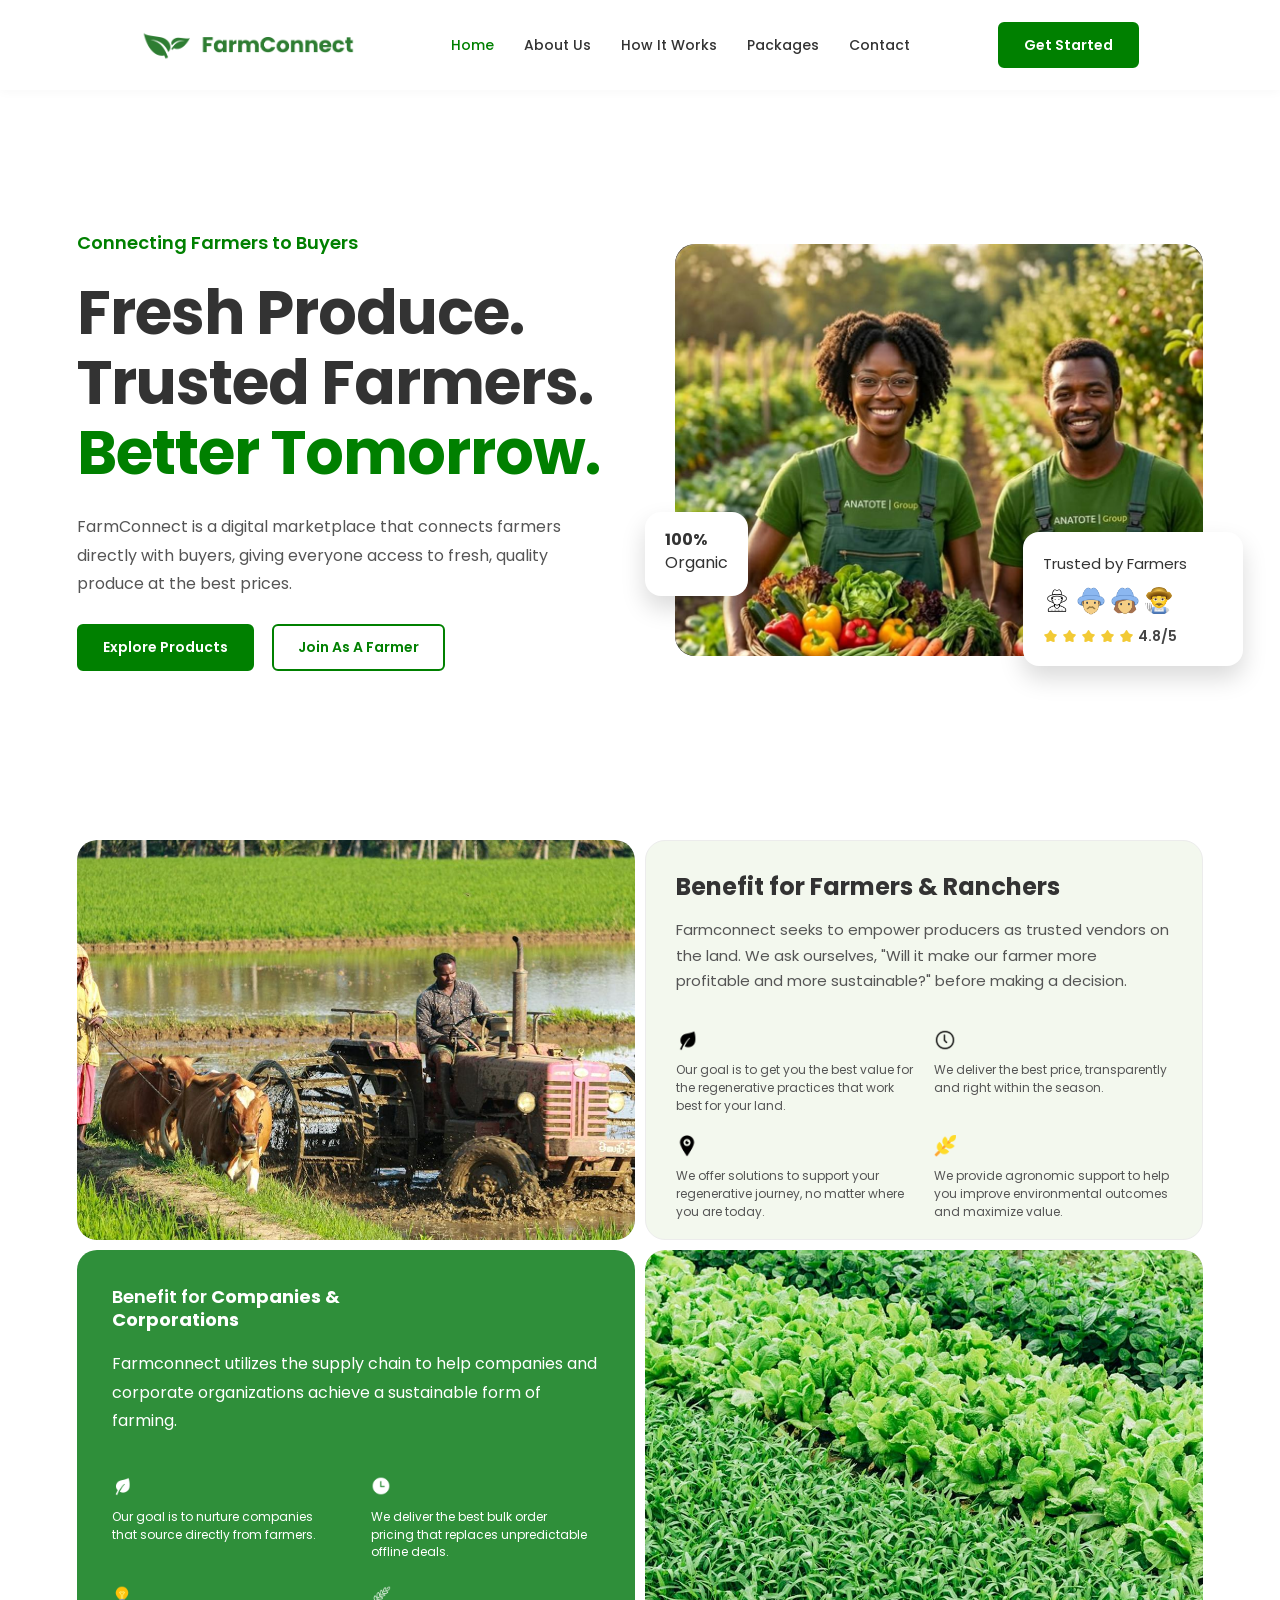
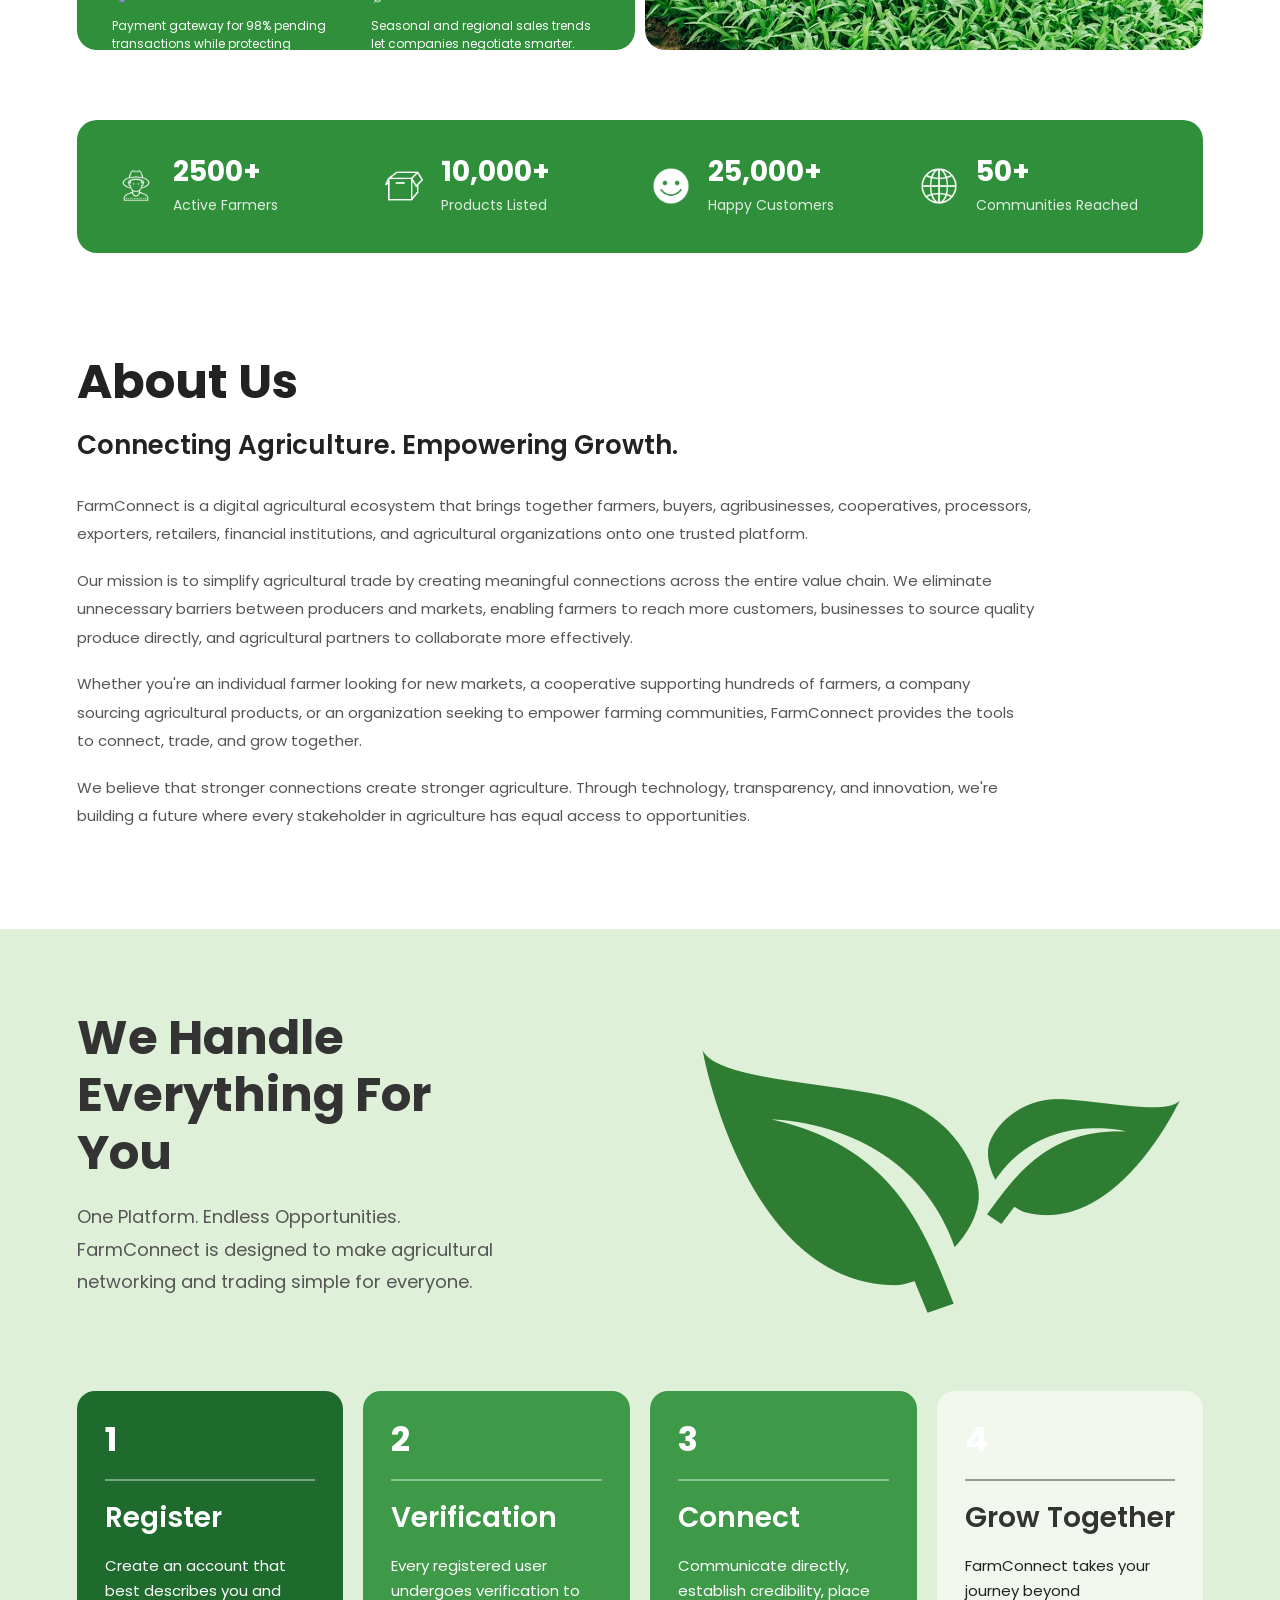
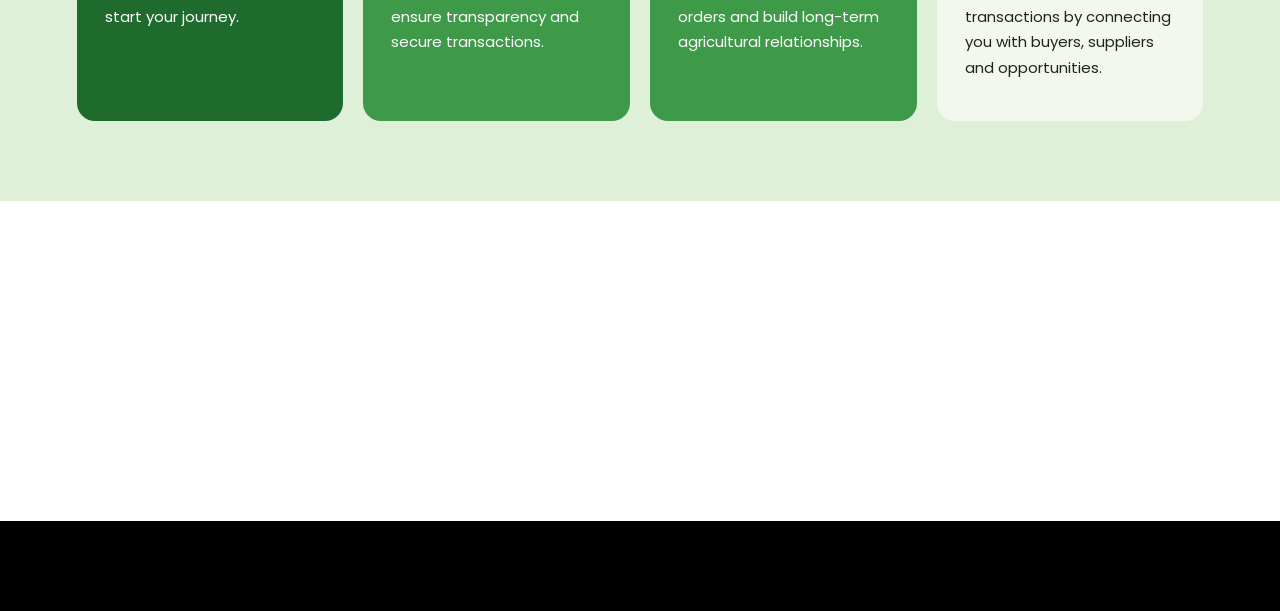
==== commit d128d847: "Complete FarmConnect Project" ====
--- a/index.html
+++ b/index.html
@@ -5,14 +5,41 @@
     <meta name="viewport" content="width=device-width, initial-scale=1.0">
     <title>FarmConnect</title>
         <link rel="stylesheet" href="css/style.css">
-        <link rel="stylesheet" href="https://cdn.jsdelivr.net/npm/bootstrap-icons@1.13.1/font/bootstrap-icons.min.css">
+       <link rel="stylesheet" href="css/navbar.css">
 </head>
 <body>
       <!-- HEADER -->
     <header>
         <nav class="navbar container">
-
-        </nav>
+              <!-- Logo -->
+    <a href="index.html" class="logo">
+        <img src="images/logo/Horizontal Logo Gree.png" alt="Horizontal Logo Gree">
+    </a>
+
+    <!-- Navigation Links -->
+    <ul class="nav-links">
+
+        <li><a href="#home" class="active">Home</a></li>
+        <li><a href="#about">About Us</a></li>
+        <li><a href="#how-it-works">How It Works</a></li>
+        <li><a href="#packages">Packages</a></li>
+        <li><a href="#contact">Contact</a></li>
+
+    </ul>
+
+    <!-- Get Started Button -->
+    <a href="pages/signup.html" class="btn btn-green">
+        Get Started
+    </a>
+
+    <!-- Mobile Menu -->
+    <div class="menu-toggle">
+        <span></span>
+        <span></span>
+        <span></span>
+    </div>
+
+</nav>
     </header>
 
     <main>
@@ -20,163 +47,391 @@
         <!-- HERO -->
         <section id="home" class="hero">
                 <div class="container">
-
-
-        </section>
+                     <!-- LEFT SIDE -->
+        <div class="hero-content">
+
+            <span class="hero-subtitle">
+                Connecting Farmers to Buyers
+            </span>
+
+            <h1 class="hero-title">
+                Fresh Produce.
+                <br>
+                Trusted Farmers.
+                <br>
+                <span>Better Tomorrow.</span>
+            </h1>
+
+            <p class="hero-text">
+                FarmConnect is a digital marketplace that connects
+                farmers directly with buyers, giving everyone access
+                to fresh, quality produce at the best prices.
+            </p>
+
+            <div class="hero-buttons">
+
+                <a href="#" class="btn btn-green">
+                    Explore Products
+                </a>
+
+                <a href="#" class="btn btn-outline">
+                    Join As A Farmer
+                </a>
+
+            </div>
+
+        </div>
+
+        <!-- RIGHT SIDE -->
+
+        <div class="hero-image">
+
+           <img src="images/hero/two farmers.jpg" alt="Farmer">
+                
+
+            <!-- Floating Card -->
+            <div class="hero-card card-one">
+
+    <h4>100%</h4>
+
+    <p>Organic</p>
+
+</div>
+
+            <!-- Floating Card -->
+
+<div class="hero-card card-two">
+
+    <p>Trusted by Farmers</p>
+
+    <div class="review-icons">
+
+        <img src="images/icons/icons8-farmer-50.png" alt="">
+        <img src="images/icons/icons8-farmer-50-2.png" alt="">
+        <img src="images/icons/icons8-gardener-50.png" alt="">
+        <img src="images/icons/icons8-man-farmer-50.png" alt="">
+
+    </div>
+
+    <div class="rating">
+
+        <img src="images/icons/icons8-star-filled-50.png" alt="">
+        <img src="images/icons/icons8-star-filled-50.png" alt="">
+        <img src="images/icons/icons8-star-filled-50.png" alt="">
+        <img src="images/icons/icons8-star-filled-50.png" alt="">
+        <img src="images/icons/icons8-star-filled-50.png" alt="">
+
+        <span>4.8/5</span>
+
+    </div>
+
+        </div>
+
+    </div>
+
+   </section>
 
         <!-- BENEFITS -->
         <section id="benefits">
     <div class="container">
-
-        </section>
+         <div class="benefits-grid">
+
+            <!-- Card 1 -->
+            <div class="benefit-card card-image">
+    <img src="images/hero/driving tractor.jpg" alt="Farmer Driving Tractor">
+</div>
+
+            <!-- Card 2 -->
+           <div class="benefit-card card-farmers">
+
+    <h3>Benefit for <strong>Farmers & Ranchers</strong></h3>
+
+    <p>
+        Farmconnect seeks to empower producers as trusted
+        vendors on the land. We ask ourselves,
+        "Will it make our farmer more profitable and
+        more sustainable?" before making a decision.
+    </p>
+
+    <div class="benefit-icons">
+
+        <div class="benefit-item">
+            <img src="images/icons/icons8-leaf-50.png" alt="icons8-leaf-50">
+            <p>Our goal is to get you the best value for the regenerative practices that work best for your land.</p>
+        </div>
+
+        <div class="benefit-item">
+            <img src="images/icons/icons8-clock-50.png" alt="icons8-clock-50">
+            <p>We deliver the best price, transparently and right within the season.</p>
+        </div>
+
+        <div class="benefit-item">
+            <img src="images/icons/icons8-location-pin-50.png" alt="icons8-location-pin-50">
+            <p>We offer solutions to support your regenerative journey, no matter where you are today.</p>
+        </div>
+
+        <div class="benefit-item">
+            <img src="images/icons/icons8-wheat-50.png" alt="icons8-wheat-50">
+            <p>We provide agronomic support to help you improve environmental outcomes and maximize value.</p>
+        </div>
+
+    </div>
+
+</div>
+
+            <!-- Card 3 -->
+            <div class="benefit-card card-companies">
+<h3>Benefit for <strong>Companies &<br>Corporations</strong></h3>
+
+    <p>
+        Farmconnect utilizes the supply chain to help companies
+        and corporate organizations achieve a sustainable form of farming.
+    </p>
+
+    <div class="benefit-icons">
+
+        <div class="benefit-item">
+            <img src="images/icons/white leaf.png" alt="white leaf">
+            <p>Our goal is to nurture companies that source directly from farmers.</p>
+        </div>
+
+        <div class="benefit-item">
+            <img src="images/icons/white clock.png" alt="white clock">
+            <p>We deliver the best bulk order pricing that replaces unpredictable offline deals.</p>
+        </div>
+
+        <div class="benefit-item">
+            <img src="images/icons/icons8-light-bulb-50.png" alt="icons8-light-bulb-50">
+            <p>Payment gateway for 98% pending transactions while protecting supply disruptions.</p>
+        </div>
+
+        <div class="benefit-item">
+            <img src="images/icons/white wheat.png" alt="white wheat">
+            <p>Seasonal and regional sales trends let companies negotiate smarter.</p>
+        </div>
+
+    </div>
+
+</div>
+
+            <!-- Card 4 -->
+            <div class="benefit-card card-image">
+    <img src="images/hero/green leaf.jpg" alt="green leaf">
+
+            </div>
+
+        </div>
+
+    </div>
+
+</section>
 
         <!-- STATISTICS -->
         <section id="statistics">
         <div class="container">
-
-
-        </section>
-
+             <div class="statistics-grid">
+
+            <div class="stat-item">
+
+                <img src="images/icons/white farmer.png" alt="white farmer">
+
+                <div class="stat-text">
+                    <h3>2500+</h3>
+                    <p>Active Farmers</p>
+                </div>
+
+            </div>
+
+            <div class="stat-item">
+
+                <img src="images/icons/white empty box.png" alt="white empty box">
+
+                <div class="stat-text">
+                    <h3>10,000+</h3>
+                    <p>Products Listed</p>
+                </div>
+
+            </div>
+
+            <div class="stat-item">
+
+                <img src="images/icons/white happy face.png" alt="white happy face">
+
+                <div class="stat-text">
+                    <h3>25,000+</h3>
+                    <p>Happy Customers</p>
+                </div>
+
+            </div>
+
+            <div class="stat-item">
+
+                <img src="images/icons/white globe.png" alt="white globe">
+
+                <div class="stat-text">
+                    <h3>50+</h3>
+                    <p>Communities Reached</p>
+                </div>
+
+            </div>
+
+        </div>
+
+    </div>
+
+</section>
         <!-- ABOUT -->
         <section id="about">
         <div class="container">
-
-
-        </section>
-
+ <div class="about-wrapper">
+
+            <h2>About Us</h2>
+
+            <h3>Connecting Agriculture. Empowering Growth.</h3>
+
+            <p>
+                FarmConnect is a digital agricultural ecosystem that brings together farmers, buyers,
+                agribusinesses, cooperatives, processors, exporters, retailers, financial institutions,
+                and agricultural organizations onto one trusted platform.
+            </p>
+
+            <p>
+                Our mission is to simplify agricultural trade by creating meaningful connections across
+                the entire value chain. We eliminate unnecessary barriers between producers and markets,
+                enabling farmers to reach more customers, businesses to source quality produce directly,
+                and agricultural partners to collaborate more effectively.
+            </p>
+
+            <p>
+                Whether you're an individual farmer looking for new markets, a cooperative supporting
+                hundreds of farmers, a company sourcing agricultural products, or an organization seeking
+                to empower farming communities, FarmConnect provides the tools to connect, trade, and
+                grow together.
+            </p>
+
+            <p>
+                We believe that stronger connections create stronger agriculture. Through technology,
+                transparency, and innovation, we're building a future where every stakeholder in agriculture
+                has equal access to opportunities.
+            </p>
+
+        </div>
+
+    </div>
+</section>
         <!-- HOW IT WORKS -->
         <section id="how-it-works">
                 <div class="container">
-
-
-        </section>
-        <!-- DISCOUNT -->
-        <section id="discount">
-                <div class="container">
-                    <p class="discount-eyebrow">FARMCONNECT BIGGEST SLASH SALES</p>
-                    <h2 class="discount-number">20% Discount</h2>
-                    <p>on every FARM produce.</p>
-                    <div class="hero-buttons">
-                        <a href="#" class="btn btn-green">Get package</a>
-                    </div>
-
-                </div>
-
-        </section>
-
+<div class="how-header">
+
+            <div class="how-title">
+                <h2>We Handle Everything For You</h2>
+
+                <p>
+                    One Platform. Endless Opportunities. FarmConnect is designed to
+                    make agricultural networking and trading simple for everyone.
+                </p>
+            </div>
+
+            <div class="steps-leaf">
+                <img src="images/logo/Leaf Logo.png" alt="Leaf Logo">
+            </div>
+
+        </div>
+
+        <div class="steps">
+
+            <!-- CARD 1 -->
+            <div class="step-card green dark-green">
+
+                <h3 class="step-number">1</h3>
+
+                <div class="line"></div>
+
+                <h4>Register</h4>
+
+                <p>
+                    Create an account that best describes you and start your journey.
+                </p>
+
+            </div>
+
+            <!-- CARD 2 -->
+            <div class="step-card green">
+
+                <h3 class="step-number">2</h3>
+
+                <div class="line"></div>
+
+                <h4>Verification</h4>
+
+                <p>
+                    Every registered user undergoes verification to ensure transparency
+                    and secure transactions.
+                </p>
+
+            </div>
+
+            <!-- CARD 3 -->
+            <div class="step-card green">
+
+                <h3 class="step-number">3</h3>
+
+                <div class="line"></div>
+
+                <h4>Connect</h4>
+
+                <p>
+                    Communicate directly, establish credibility, place orders and build
+                    long-term agricultural relationships.
+                </p>
+
+            </div>
+
+            <!-- CARD 4 -->
+            <div class="step-card light">
+
+                <h3 class="step-number">4</h3>
+
+                <div class="line"></div>
+
+                <h4>Grow Together</h4>
+
+                <p>
+                    FarmConnect takes your journey beyond transactions by connecting you
+                    with buyers, suppliers and opportunities.
+                </p>
+
+            </div>
+
+        </div>
+
+    </div>
+
+</section>
         <!-- PACKAGE -->
         <section id="packages">
-    <h2>Choose the capacity that<br>fits your goal</h2>
-    <p class="packages-sub">Monthly Retainer Options</p>
-    <div class="packages-grid">
- 
-      <div class="package-card">
-        <h4>Starter Pack</h4>
-        <div class="package-price">$<span>0</span></div>
-        <p class="package-desc">Small-scale farmers and individual buyers</p>
-        <hr>
-        <ul class="package-features">
-          <li>Verified account</li>
-          <li>Create a personal profile</li>
-          <li>Buy and sell produce</li>
-          <li>Browse verified listings</li>
-          <li>Basic messaging</li>
-          <li>Community support</li>
-        </ul>
-        <a href="#" class="btn btn-green btn-full">Get package</a>
-      </div>
- 
-      <div class="package-card featured">
-        <h4>Business Pack</h4>
-        <div class="package-price">$<span>50</span></div>
-        <p class="package-desc">Agricultural businesses looking to grow and manage larger transactions</p>
-        <hr>
-        <ul class="package-features">
-          <li>Business profile</li>
-          <li>Bulk purchasing</li>
-          <li>Advanced product listings</li>
-          <li>Order management</li>
-          <li>Priority customer support</li>
-          <li>Business analytics</li>
-        </ul>
-        <a href="#" class="btn btn-green btn-full">Get package</a>
-      </div>
- 
-      <div class="package-card">
-        <h4>Enterprise Pack</h4>
-        <div class="package-price">$<span>250</span></div>
-        <p class="package-desc">Large organizations managing agricultural operations at scale</p>
-        <hr>
-        <ul class="package-features">
-          <li>Dedicated account manager</li>
-          <li>Enterprise dashboard</li>
-          <li>Procurement management</li>
-          <li>Supply chain insights</li>
-          <li>API integration (future feature)</li>
-          <li>Custom reporting</li>
-        </ul>
-        <a href="#" class="btn btn-green btn-full">Get package</a>
-      </div>
- 
-    </div>
-  </section>
+    <div class="container">
+ </div>
+        </section>
 
         <!-- NEWSLETTER -->
         <section id="newsletter">
-            <h2>Join Our Growing Community of Farmconnect</h2>
-            <p>Get exclusive offers, new menu alerts, and events</p>
-            <div class="newsletter-form">
-                <input type="email" placeholder="Enter Email Address" />
-                <button class="btn btn-green">Subscribe</button>
-            </div>
+    <div class="container">
+ </div>
         </section>
 
     </main>
 
     <!-- FOOTER -->
     <footer id="contact">
-    <div class="footer-grid">
-      <div class="footer-col">
-        <h4>Stay in Touch</h4>
-        <div class="footer-form">
-          <input type="email" placeholder="Your email address" />
-          <button class="btn btn-green">Subscribe</button>
-        </div>
-      </div>
-      <div class="footer-col">
-        <h4>Contact Us</h4>
-        <p>(+234) 090 778 5814</p>
-        <p>8725, Achala Layout, Awwka, Lagos</p>
-        <p>farmconnect420@personal.com</p>
-      </div>
-      <div class="footer-col">
-        <h4>Follow Us</h4>
-        <div class="social-icons">
-            <i class="bi bi-instagram"></i>
-            <i class="bi bi-facebook"></i>
-            <i class="bi bi-twitter"></i>
-            <i class="bi bi-github"></i>
-        </div>
-      </div>
-    </div>
-    <div class="footer-tagline">
-        <div class="footer-tagline-text">
-            <h3>We believe in<br> 
-            <span>change from</span><br>
-            <span>the ground up</span>
-            </h3>
-            <div class="footer-bottom-links">
-                <a href="#">Privacy Policy</a> |
-                <a href="#">Terms of Use</a> |
-                <a href="#">Policy Cookies</a> |
-                <a href="#">Terms of Service</a> |
-                <a href="#">Testimonials</a> |
-                <a href="#">Financial Plan</a>
-            </div>
-        </div>
-        <img src="images/Leaf Logo.png" alt="Leaf Logo">
-    </div>
-  </footer>
+<div class="container">
+ </div>
+    </footer>
+ <!-- JavaScript -->
+    <script src="js/script.js"></script>
 
 </body>
-</html>+</html>
+
+               
--- a/css/style.css
+++ b/css/style.css
@@ -1,7 +1,11 @@
 /* FarmConnect Design System  */
+
+@import url("navbar.css");
+@import url("hero.css");
+@import url("landing.css");
+@import url("statistics.css");
+
 @import url("footer.css");
-@import url("newsletter.css");
-@import url("packages.css");
 @import url('https://fonts.googleapis.com/css2?family=Poppins:wght@300;400;500;600;700;800&display=swap');
 *{
     margin:0;padding:0;box-sizing:border-box;
@@ -35,7 +39,7 @@
     }
 :root{
     --primary:#008000;
-    --primary-hover:#002D00;
+    --primary-hover:#007300;
     --primary-dark:#006000;
     --secondary:#E6F2E6;
     --white:#fff;
@@ -128,23 +132,41 @@
     display:inline-flex;
     justify-content:center;
     align-items:center;
-    height:48px;
-    padding:0 24px;
-    border-radius:var(--radius-sm);
+    padding:10px 24px;
+    font-size:14px;
+    font-weight:600;
+    border-radius:6px;
+    border:2px solid transparent;
+    cursor:pointer;
     transition:var(--transition);
 }
-.btn-primary{
-    background:var(--primary);color:#fff;
-}
-.btn-primary:hover{
-    background:var(--primary-hover);
-}
-.btn-outline{
-    border:1px solid var(--primary);
-    color:var(--primary);
-}
-.btn-outline:hover{
-    background:var(--secondary);
+
+.btn-green {
+    background-color: var(--primary);
+    color: var(--white);
+    border-color: var(--primary);
+}
+
+.btn-green:hover {
+    background-color: var(--primary-hover);
+    border-color: var(--primary-hover);
+}
+
+.btn-outline {
+    background-color: transparent;
+    color: var(--primary);
+    border-color: var(--primary);
+}
+
+.btn-outline:hover {
+    background-color: var(--primary);
+    color: var(--white);
+}
+
+.btn-full {
+    display: flex;
+    width: 100%;
+    text-align: center;
 }
 .card{
     background:#fff;
@@ -163,46 +185,938 @@
     border-color:var(--primary);
     box-shadow:0 0 0 3px rgba(0,128,0,.15)
 }
-.navbar{
-    height:80px;
-    display:flex;
-    justify-content:space-between;
-    align-items:center;
-}
-.logo{
-    font-size:1.8rem;
-    font-weight:700;color:var(--primary);
-}
-.hero{
-    display:grid;
-    grid-template-columns:repeat(2,1fr);
-    gap:3rem;
-    align-items:center;
-    min-height:80vh;}
 .footer{
     background:#000;
     color:#fff;
     padding:4rem 0;
 }
+/* ===========================
+   ABOUT
+=========================== */
+
+#about{
+    padding-top: 20px;
+    padding-bottom: 80px;
+}
+#about{
+    background:#fff;
+}
+
+.about-wrapper{
+    width:85%;
+}
+
+.about-wrapper h2{
+    font-size:48px;
+    font-weight:700;
+    color:#222;
+    margin-bottom:20px;
+}
+
+.about-wrapper h3{
+    font-size:26px;
+    font-weight:600;
+    color:#222;
+    margin-bottom:30px;
+}
+
+.about-wrapper p{
+    font-size:15px;
+    line-height:1.9;
+    color:#555;
+    margin-bottom:18px;
+}
+
+/* ==========================
+   HOW IT WORKS
+========================== */
+
+#how-it-works{
+    background:#DFF0D8;
+    padding:80px 0;
+}
+
+.how-header{
+    display:flex;
+    justify-content:space-between;
+    align-items:flex-start;
+    margin-bottom:50px;
+        position:relative;
+
+}
+.how-title{
+    max-width:430px;
+}
+
+.how-title h2{
+    font-size:48px;
+    line-height:1.2;
+    margin-bottom:20px;
+}
+
+.how-title p{
+    color:#555;
+    font-size:18px;
+    line-height:1.8;
+}
+
+.how-leaf{
+    position:absolute;
+    top:-10px;
+    right:30px;
+    width:260px;
+    z-index:1;
+}
+
+.how-leaf img{
+    width:100%;
+    display:block;
+}
+
+.steps{
+    display:grid;
+    grid-template-columns:repeat(4,1fr);
+    gap:20px;
+}
+
+.step-card{
+    border-radius:18px;
+    padding:28px;
+    min-height:330px;
+}
+
+.step-card.green{
+    background: #3E9A49;
+}
+
+.step-card.green.dark-green{
+    background:#1F6B2E;
+}
+.step-card.green h3,
+.step-card.green p,
+.step-card.green span,
+.step-card.green h4{
+    color:#fff;
+}
+.step-number{
+    font-size:36px;
+    font-weight:700;
+    color:#fff;
+    margin-bottom:20px;
+}
+.step-card.light{
+    background:#F3F8EE;
+    color:#222;
+}
+
+.step-card h3{
+    font-size:34px;
+    margin-bottom:18px;
+}
+
+.line{
+    width:100%;
+    height:2px;
+    background:rgba(255,255,255,.4);
+    margin:20px 0;
+}
+
+.step-card.light .line{
+    background:#999;
+}
+
+.step-card h4{
+   font-size:28px;
+    font-weight:600;
+    margin-bottom:18px;
+}
+.step-card.white .step-number{
+    color:#222;
+}
+.step-card p{
+    font-size:15px;
+    line-height:1.7;
+}
+
+
+
+/* ==========================================
+   MOBILE (768px)
+========================================== */
+
+@media (max-width:768px){
+
+.container{
+    width:90%;
+}
+
+section{
+    padding:60px 0;
+}
+
+/* NAV */
+
+
+.nav-links{
+    display:flex;
+    gap:12px;
+    font-size:12px;
+    flex-wrap:wrap;
+}
+
+.btn-green{
+    display:none;
+}
+
+/* HERO */
+
+
+.hero .container{
+    grid-template-columns:1fr;
+    text-align:center;
+    gap:40px;
+}
+
+.hero-title{
+    font-size:2.5rem;
+}
+
+.hero-text{
+    max-width:100%;
+}
+
+.hero-buttons{
+    justify-content:center;
+    flex-wrap:wrap;
+}
+
+.hero-image{
+    max-width:100%;
+}
+
+.hero-card{
+    position:static;
+    width:100%;
+    margin-top:15px;
+}
+
+.card-one,
+.card-two{
+    left:auto;
+    right:auto;
+    bottom:auto;
+}
+
+/* BENEFITS */
+
+.benefits-grid{
+    grid-template-columns:1fr;
+}
+
+.benefit-card{
+    height:auto;
+}
+
+/* STATS */
+
+.statistics-grid{
+    grid-template-columns:1fr;
+    gap:20px;
+}
+
+/* ABOUT */
+
+.about-wrapper h2{
+    font-size:36px;
+}
+
+.about-wrapper h3{
+    font-size:22px;
+}
+
+/* HOW */
+
+.steps{
+    grid-template-columns:1fr;
+}
+
+.step-card{
+    min-height:auto;
+}
+
+.how-title h2{
+    font-size:38px;
+}
+
+.how-title{
+    max-width:100%;
+}
+
+.how-leaf{
+    width:140px;
+}
+
+}
+
+header.sticky{
+    position:fixed;
+    top:0;
+    left:0;
+    width:100%;
+    z-index:999;
+    animation:slideDown .3s ease;
+}
+
+@keyframes slideDown{
+
+from{
+    transform:translateY(-100%);
+}
+
+to{
+    transform:translateY(0);
+}
+
+}
+
+/* ==========================
+   SHOPPING CART PAGE
+========================== */
+
+#cart-page{
+    background:#f7f7f7;
+    padding:60px 0 80px;
+    min-height:100vh;
+}
+
+.breadcrumb{
+    display:flex;
+    gap:8px;
+    color:#999;
+    font-size:14px;
+    margin-bottom:15px;
+}
+
+.breadcrumb a{
+    color:#999;
+}
+
+#cart-page h1{
+    font-size:42px;
+    margin-bottom:35px;
+    color:#222;
+}
+
+.cart-wrapper{
+    background:#fff;
+    border-radius:24px;
+    padding:35px;
+    box-shadow:0 10px 30px rgba(0,0,0,.05);
+}
+
+.cart-header{
+    display:grid;
+    grid-template-columns:3fr 1fr 1fr 1fr;
+    font-size:22px;
+    font-weight:700;
+    padding-bottom:20px;
+    border-bottom:1px solid #eee;
+}
+
+.cart-item{
+    display:grid;
+    grid-template-columns:2.6fr .9fr .8fr .9fr;
+    align-items:center;
+    padding:35px 0;
+    border-bottom:1px solid #eee;
+}
+
+.product-info{
+    display:flex;
+    align-items:center;
+    gap:28px;
+}
+
+.product-info img{
+    width:135px;
+    height:100px;
+    object-fit:cover;
+    border-radius:15px;
+}
+
+.product-info h3{
+    font-size:26px;
+    margin-bottom:10px;
+}
+
+.remove-btn{
+    border:none;
+    background:none;
+    color:#ff4d4d;
+    font-size:18px;
+    cursor:pointer;
+}
+.price,
+.total{
+    color:#666;
+    font-size:20px;
+}
+
+.quantity{
+    display:flex;
+    justify-content:flex-start;
+    align-items:center;
+    gap:25px;
+    padding-left:15px;
+}
+
+.quantity button{
+    border:none;
+    background:none;
+    font-size:38px;
+    cursor:pointer;
+    color:#333;
+    line-height:1;
+}
+
+.quantity span{
+    font-size:22px;
+    font-weight:500;
+    min-width:20px;
+    text-align:center;
+}
+.cart-footer{
+
+    display:flex;
+
+    justify-content:space-between;
+
+    align-items:flex-start;
+
+    margin-top:45px;
+
+}
+
+.discount-box{
+
+    display:flex;
+
+    width:420px;
+
+}
+
+.discount-box input{
+
+    flex:1;
+
+    border:none;
+
+    padding:18px;
+
+    border-radius:50px 0 0 50px;
+
+    background:#fff;
+     height:60px;
+
+    box-shadow:0 3px 12px rgba(0,0,0,.08);
+
+}
+
+.discount-box button{
+
+    height:60px;
+    padding:0 40px;
+
+}
+
+.cart-summary{
+    width:350px;
+}
+
+.cart-footer{
+    display:flex;
+    justify-content:space-between;
+    align-items:flex-start;
+    margin-top:40px;
+}
+
+.cart-summary p{
+    display:flex;
+    justify-content:flex-end;
+    gap:8px;
+    font-size:17px;
+    color:#666;
+    margin-bottom:12px;
+}
+
+.cart-summary h2{
+    font-size:42px;
+    font-weight:700;
+    margin-top:15px;
+}
+
+.cart-summary .btn{
+    margin-top:20px;
+    width:280px;
+    padding:16px;
+    font-size:18px;
+}
+
 @media(max-width:992px){
-    .hero{
+
+.cart-header{
+    display:none;
+}
+
+.cart-item{
+    grid-template-columns:1fr;
+    gap:18px;
+    text-align:center;
+}
+
+.product-info{
+    justify-content:center;
+}
+
+.quantity{
+    justify-content:center;
+    padding-left:0;
+}
+
+.price,
+.total{
+    font-size:22px;
+}
+
+.cart-footer{
+    flex-direction:column;
+    gap:40px;
+}
+
+.discount-box{
+    width:100%;
+}
+
+.discount-box input{
+    flex:1;
+}
+
+.cart-summary{
+    width:100%;
+    text-align:center;
+}
+
+.cart-summary p{
+    justify-content:center;
+}
+
+.cart-summary .btn{
+    width:100%;
+}
+
+}
+
+/* ===========================
+   EMPTY CART
+=========================== */
+
+.empty-cart{
+    text-align:center;
+    padding:80px 20px;
+}
+
+.empty-cart h2{
+    font-size:36px;
+    margin-bottom:15px;
+}
+
+.empty-cart p{
+    color:#666;
+    margin-bottom:30px;
+    font-size:18px;
+}
+
+/* ==========================
+   CHECKOUT PAGE
+========================== */
+
+#checkout-page{
+    padding:80px 0;
+    background:#f7f7f7;
+}
+
+.breadcrumb{
+    margin-bottom:30px;
+    font-size:14px;
+    color:#888;
+}
+
+.breadcrumb a{
+    color:#888;
+}
+
+.checkout-grid{
+    display:grid;
+    grid-template-columns:2fr 1fr;
+    gap:35px;
+    align-items:start;
+}
+
+.checkout-card{
+    background:#fff;
+    border-radius:20px;
+    margin-bottom:30px;
+    overflow:hidden;
+    box-shadow:0 5px 20px rgba(0,0,0,.05);
+}
+
+.card-title{
+    display:flex;
+    align-items:center;
+    gap:15px;
+    padding:25px 30px;
+    border-bottom:1px solid #eee;
+}
+
+.step-circle{
+    width:34px;
+    height:34px;
+    border-radius:50%;
+    background:#efefef;
+    display:flex;
+    align-items:center;
+    justify-content:center;
+    font-weight:700;
+}
+
+.card-title h2{
+    font-size:28px;
+}
+
+.checkout-card input{
+    width:100%;
+    border:none;
+    background:#f5f5f5;
+    border-radius:50px;
+    padding:18px 22px;
+    margin:18px 25px;
+    font-size:15px;
+}
+
+.form-row{
+    display:grid;
+    grid-template-columns:1fr 1fr;
+    gap:15px;
+    margin:0 25px 20px;
+}
+
+.form-row input{
+    margin:0;
+}
+
+.payment-options{
+    display:flex;
+    gap:40px;
+    padding:25px;
+}
+
+.payment-options label{
+    display:flex;
+    align-items:center;
+    gap:10px;
+    font-size:18px;
+    cursor:pointer;
+}
+.summary-card{
+    background:#fff;
+    border-radius:20px;
+    padding:25px;
+    box-shadow:0 5px 20px rgba(0,0,0,.05);
+}
+
+.summary-card h2{
+    text-align:center;
+    margin-bottom:25px;
+}
+
+.summary-item{
+    display:flex;
+    align-items:center;
+    gap:15px;
+    margin-bottom:20px;
+}
+
+.summary-item img{
+    width:85px;
+    height:85px;
+    object-fit:cover;
+    border-radius:12px;
+}
+
+.summary-item div{
+    flex:1;
+}
+
+.summary-item h4{
+    margin-bottom:5px;
+}
+
+.summary-item span{
+    background:#f5f5f5;
+    padding:6px 12px;
+    border-radius:8px;
+}
+
+.summary-card hr{
+    margin:20px 0;
+    border:none;
+    border-top:1px solid #ddd;
+}
+
+.summary-card p,
+.summary-card h3{
+    display:flex;
+    justify-content:space-between;
+    margin-bottom:15px;
+}
+
+.summary-card h3{
+    font-size:28px;
+    margin-top:20px;
+}
+
+.pay-btn{
+    width:100%;
+    margin-top:20px;
+    padding:18px;
+    font-size:24px;
+}
+
+@media(max-width:992px){
+
+.checkout-grid{
+    grid-template-columns:1fr;
+}
+
+.summary-card{
+    margin-top:20px;
+}
+
+}
+
+@media(max-width:768px){
+
+.form-row{
+    grid-template-columns:1fr;
+}
+
+.card-title h2{
+    font-size:22px;
+}
+
+.summary-card h3{
+    font-size:22px;
+}
+
+.pay-btn{
+    font-size:18px;
+}
+
+}
+
+/* ===========================
+SUCCESS PAGE
+=========================== */
+
+#success-page{
+    padding:120px 0 80px;
+}
+
+.success-content{
+    text-align:center;
+    max-width:650px;
+    margin:0 auto 70px;
+}
+
+.success-circle{
+    width:160px;
+    height:160px;
+    background:#ECFBEA;
+    border-radius:50%;
+    margin:auto;
+    display:flex;
+    align-items:center;
+    justify-content:center;
+    font-size:80px;
+    color:#159947;
+    font-weight:bold;
+}
+
+.success-content h1{
+    margin-top:30px;
+    font-size:45px;
+}
+
+.success-content p{
+    margin-top:20px;
+    color:#777;
+    line-height:1.7;
+}
+
+/* ===========================
+RELATED PRODUCTS
+=========================== */
+
+.related-products{
+    margin-top:80px;
+}
+
+.related-products h2{
+    font-size:35px;
+    margin-bottom:10px;
+}
+
+.title-line{
+    width:110px;
+    height:6px;
+    background:#159947;
+    border-radius:30px;
+    margin-bottom:40px;
+}
+
+/* ===========================
+PRODUCT GRID
+=========================== */
+
+.product-grid{
+    display:grid;
+    grid-template-columns:repeat(4,1fr);
+    gap:30px;
+}
+
+.product-card{
+    background:#fff;
+    border-radius:20px;
+    overflow:hidden;
+    display:flex;
+    flex-direction:column;
+    box-shadow:0 10px 25px rgba(0,0,0,.08);
+    transition:.3s;
+}
+
+.product-card:hover{
+    transform:translateY(-10px);
+}
+
+.product-card img{
+    width:100%;
+    height:220px;
+    object-fit:cover;
+}
+
+.product-card .category{
+    display:block;
+    color:#159947;
+    font-size:14px;
+    margin:18px 20px 5px;
+}
+
+.product-card h3{
+    margin:0 20px;
+    font-size:30px;
+}
+
+.price-box{
+    display:flex;
+    gap:15px;
+    margin:20px;
+    align-items:center;
+}
+
+.old-price{
+    color:#bbb;
+    text-decoration:line-through;
+}
+
+.new-price{
+    font-size:22px;
+    font-weight:600;
+}
+
+.product-card button{
+    width:calc(100% - 40px);
+    margin:0 20px 20px;
+    margin-top:auto;
+}
+
+/* ===========================
+SUCCESS PAGE RESPONSIVE
+=========================== */
+
+@media (max-width:992px){
+
+    .product-grid{
+        grid-template-columns:repeat(2,1fr);
+    }
+
+    .success-circle{
+        width:140px;
+        height:140px;
+        font-size:70px;
+    }
+
+    .success-content h1{
+        font-size:38px;
+    }
+
+}
+
+@media (max-width:768px){
+
+    #success-page{
+        padding:100px 20px 60px;
+    }
+
+    .success-circle{
+        width:120px;
+        height:120px;
+        font-size:60px;
+    }
+
+    .success-content h1{
+        font-size:32px;
+    }
+
+    .success-content p{
+        font-size:15px;
+    }
+
+    .related-products h2{
+        font-size:28px;
+    }
+.related-products .product-card{
+    height:auto;
+    min-height:420px;
+}
+    .product-grid{
         grid-template-columns:1fr;
     }
-    h1{
-        font-size:2.5rem;
-    }
-}
-@media(max-width:768px){
-    section{
-        padding:4rem 0;
-    }
-    .container{
-        width:94%;
-    }
-    h1{
-        font-size:2rem;
-    }
-    .btn{
-        width:100%;
-    }
-}+
+    .product-card img{
+        height:220px;
+    }
+ .product-grid{
+        grid-template-columns:1fr;
+    }
+
+    .product-card{
+        padding-bottom:20px;
+    }
+
+    .product-card button{
+        display:block;
+        width:calc(100% - 40px);
+        margin:20px;
+    }
+
+}
--- a/css/navbar.css
+++ b/css/navbar.css
@@ -0,0 +1,167 @@
+/* ===========================
+   NAVBAR
+=========================== */
+
+header{
+    background:#fff;
+    box-shadow:0 2px 10px rgba(0,0,0,.03);
+    position:sticky;
+    top:0;
+    z-index:1000;
+}
+
+.navbar{
+    display: flex;
+    justify-content: space-between;
+    align-items: center;
+    padding: 20px 5%;
+}
+
+.logo img{
+    height:50px;
+    width:auto;
+    display:block;
+}
+
+.nav-links{
+    display:flex;
+    align-items:center;
+    gap:30px;
+
+    list-style:none;
+    margin:0;
+    padding:0;
+}
+
+.nav-links li{
+    list-style:none;
+}
+
+
+.nav-links a{
+    font-size:14px;
+    font-weight:500;
+    transition:var(--transition);
+}
+
+.nav-links a:hover{
+    color:var(--primary);
+}
+.nav-links a.active{
+    color:var(--primary);
+}
+.container{
+    width:min(88%,1200px);
+    margin:auto;
+}
+
+/* ==================================
+   MOBILE MENU
+================================== */
+
+.menu-toggle{
+    display:none;
+    flex-direction:column;
+    gap:6px;
+    cursor:pointer;
+    z-index:1001;
+}
+
+.menu-toggle span{
+    width:24px;
+    height:3px;
+    background:#222;
+    border-radius:10px;
+}
+
+/* ===========================
+   MOBILE NAVIGATION
+=========================== */
+
+@media (max-width:768px){
+
+    .navbar{
+        position:relative;
+    }
+
+    .menu-toggle{
+        display:flex;
+        flex-direction:column;
+        justify-content:center;
+        align-items:center;
+        gap:6px;
+        cursor:pointer;
+    }
+
+    .menu-toggle span{
+        width:28px;
+        height:3px;
+        background:#222;
+        border-radius:20px;
+    }
+
+    .btn-green{
+        display:none;
+    }
+
+ .nav-links{
+    position:absolute;
+    top:100%;
+    right:0;
+
+    width:220px;
+
+    flex-direction:column;
+    align-items:center;
+
+    background:#fff;
+
+    padding:20px 0;
+
+    border-radius:8px;
+
+    box-shadow:0 10px 25px rgba(0,0,0,.08);
+
+    z-index:1000;
+    display: none;   /* VERY IMPORTANT */
+
+
+}
+
+
+    .nav-links.show{
+        display:flex;
+    }
+}
+
+/* ===========================
+   STICKY NAVBAR
+=========================== */
+
+header.sticky{
+    position:fixed;
+    top:0;
+    left:0;
+    width:100%;
+    background:#fff;
+    z-index:999;
+    animation:slideDown .3s ease;
+}
+
+@keyframes slideDown{
+
+    from{
+        transform:translateY(-100%);
+    }
+
+    to{
+        transform:translateY(0);
+    }
+
+}
+
+
+ul, ol {
+    list-style: none;
+}
+
